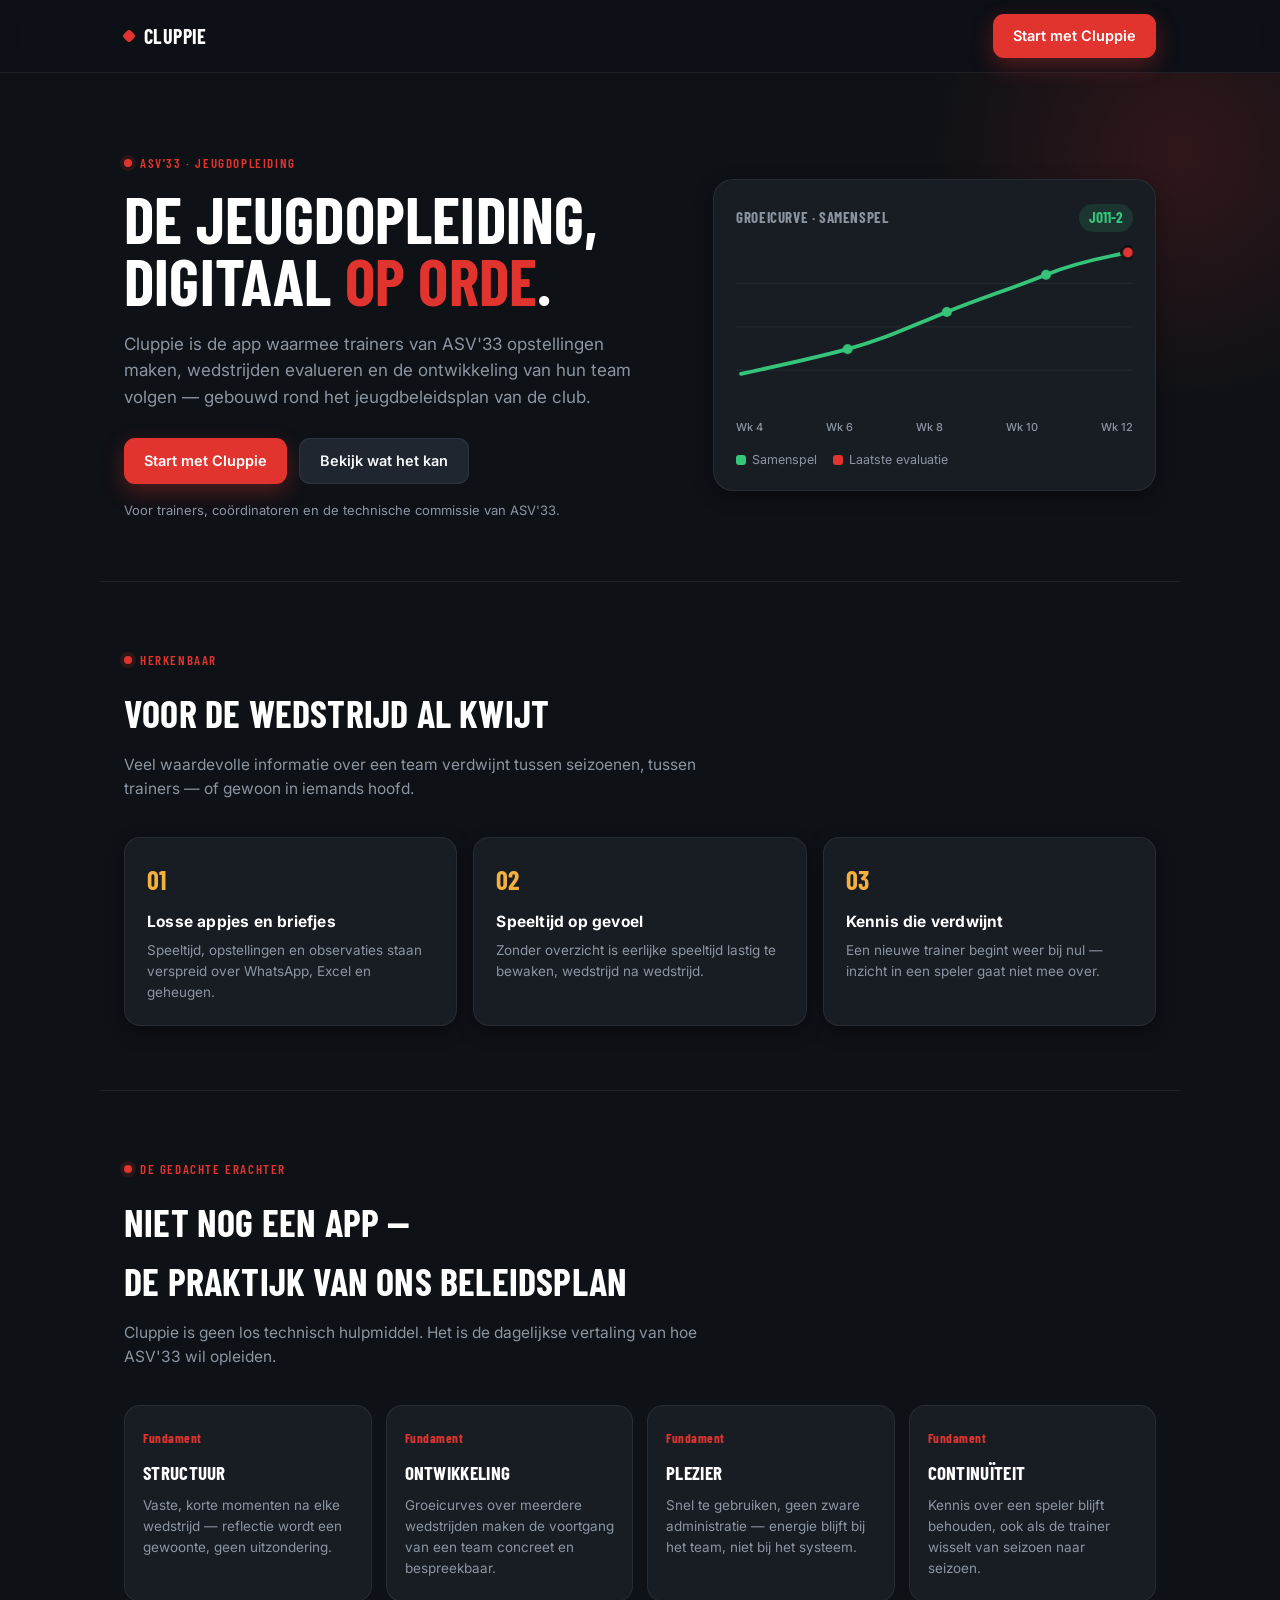
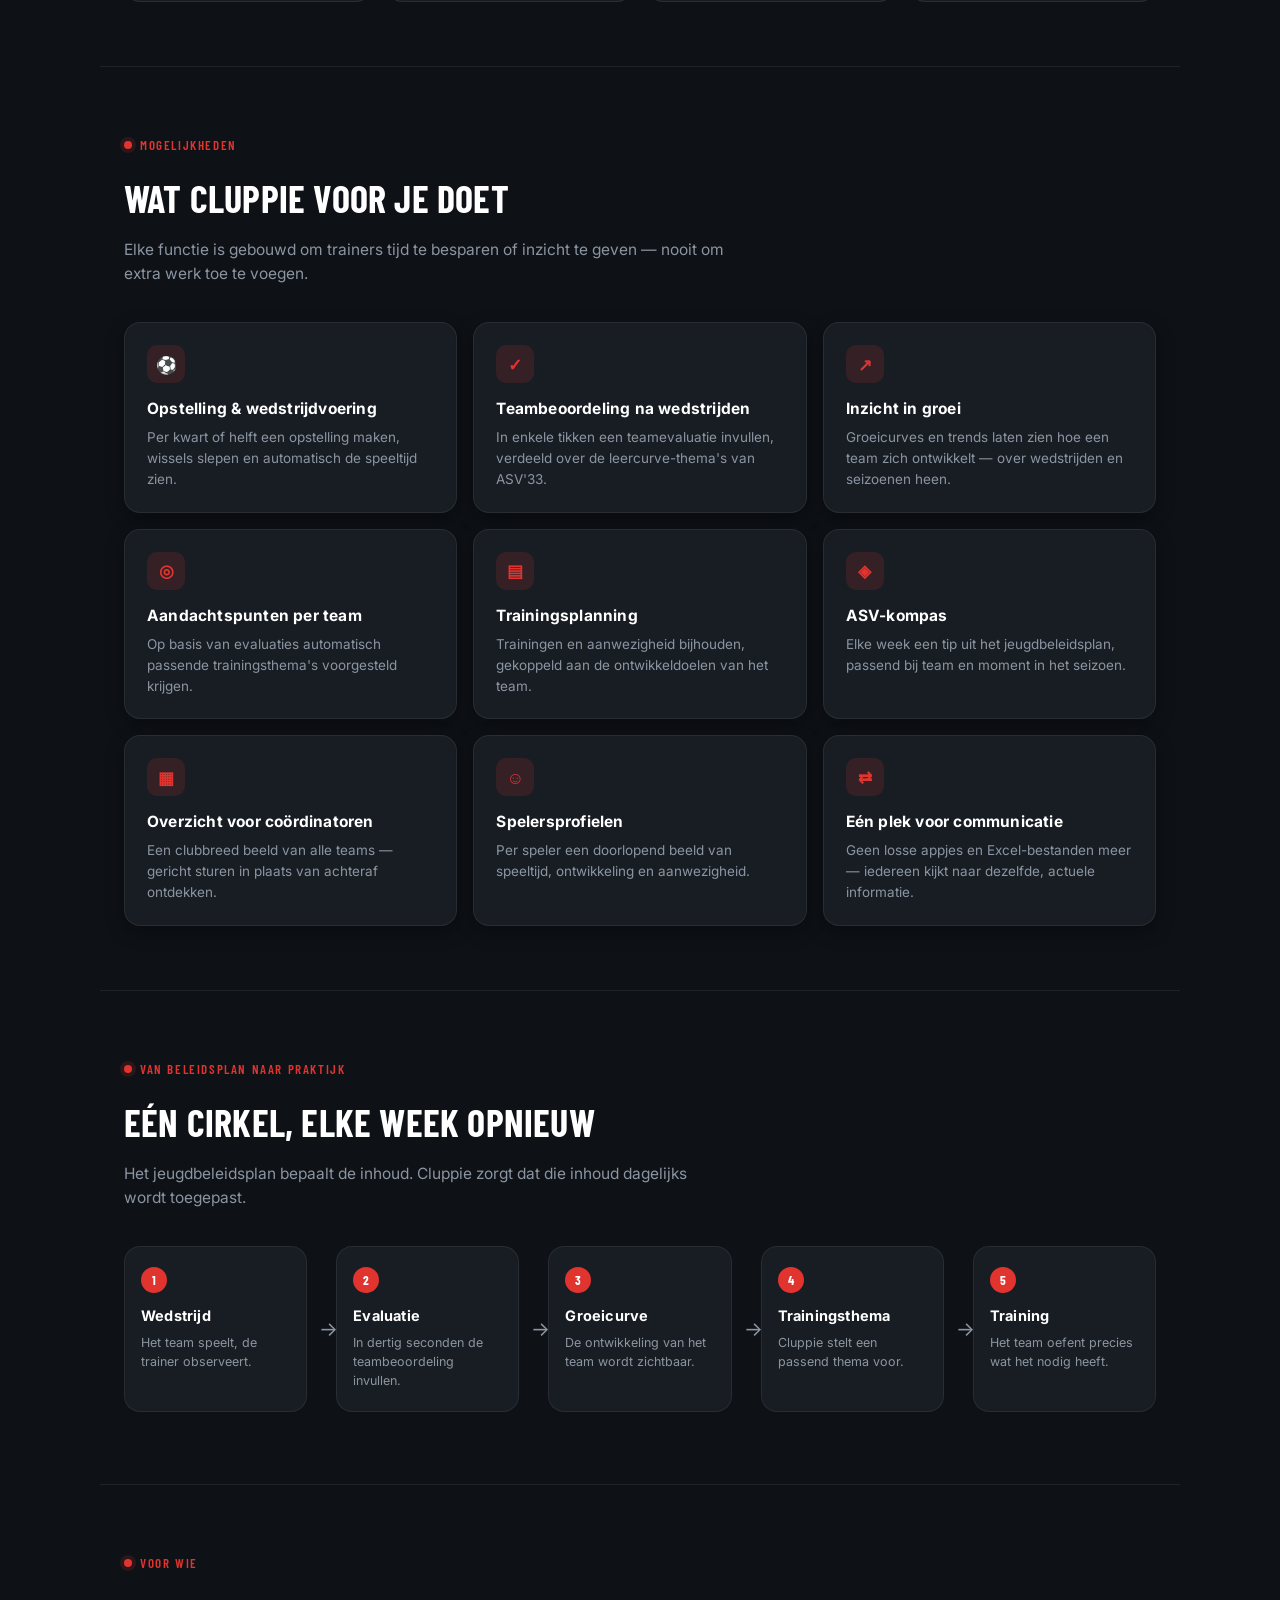
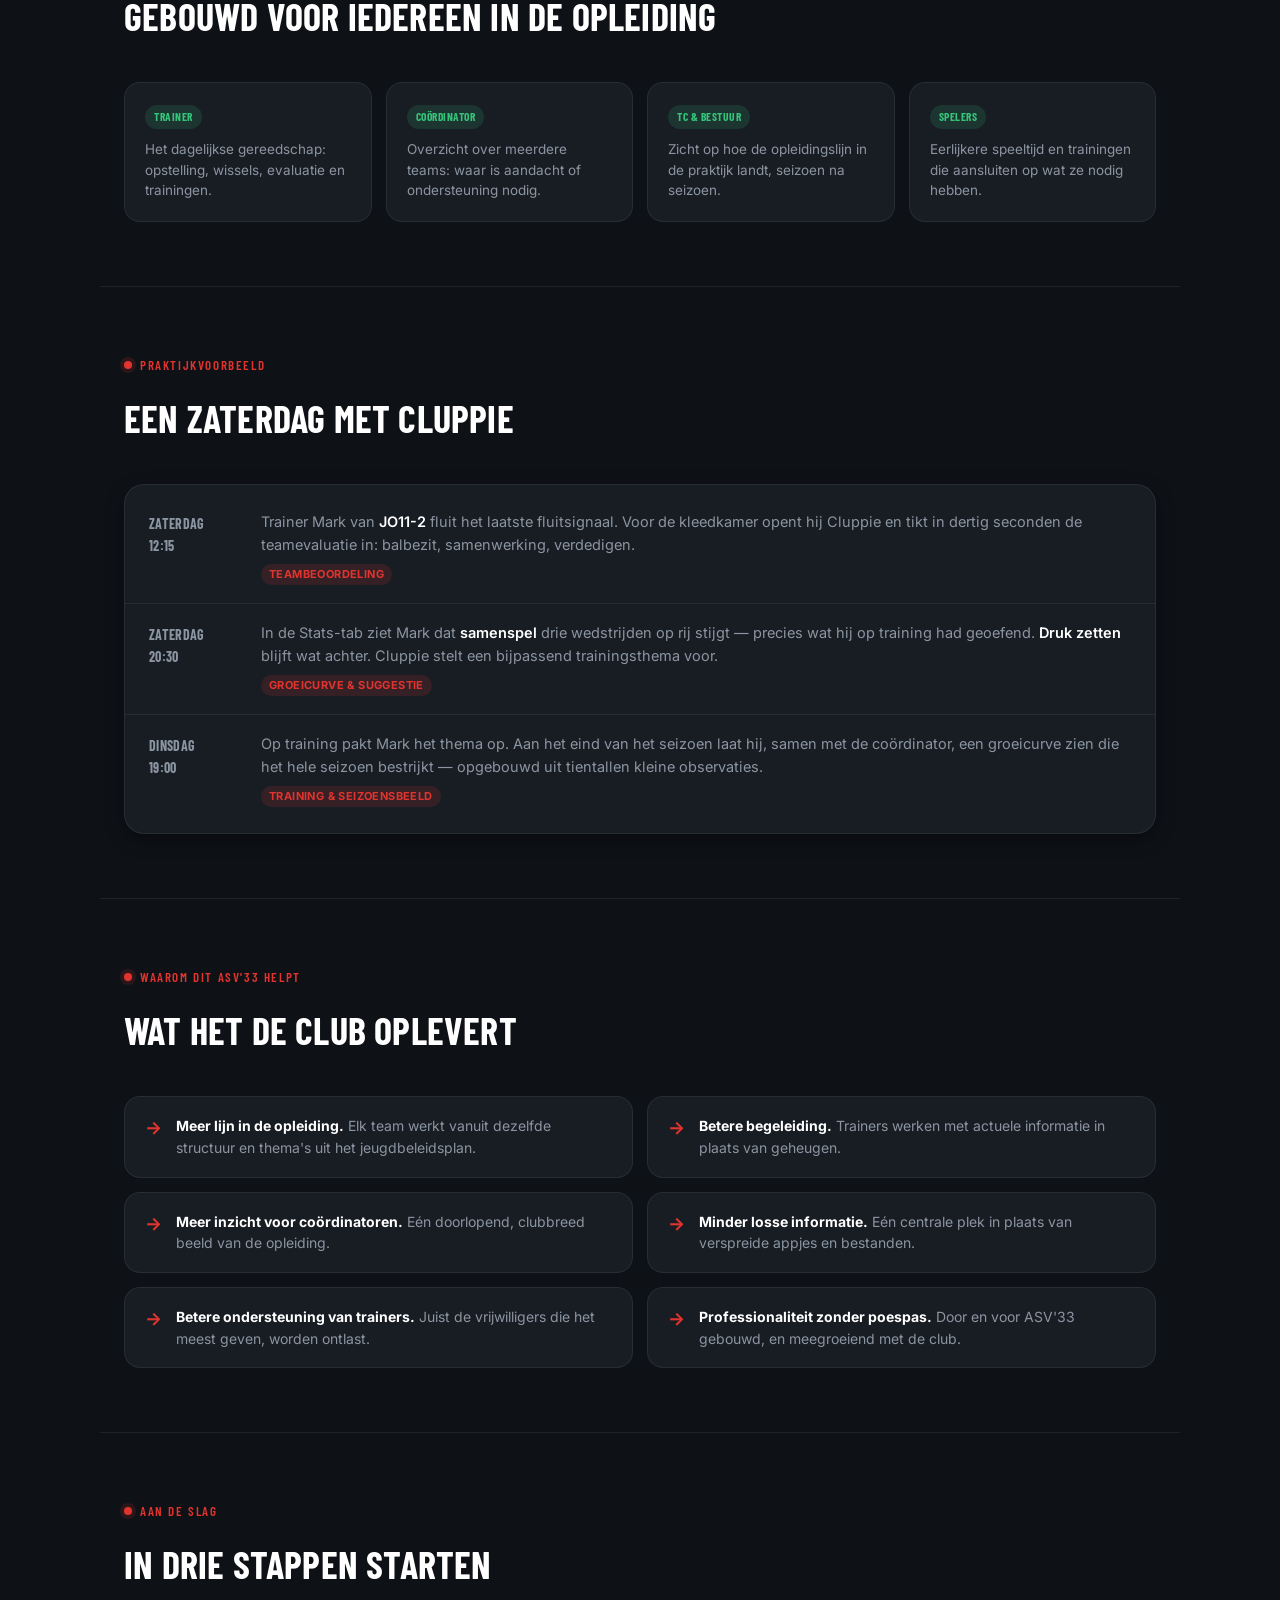
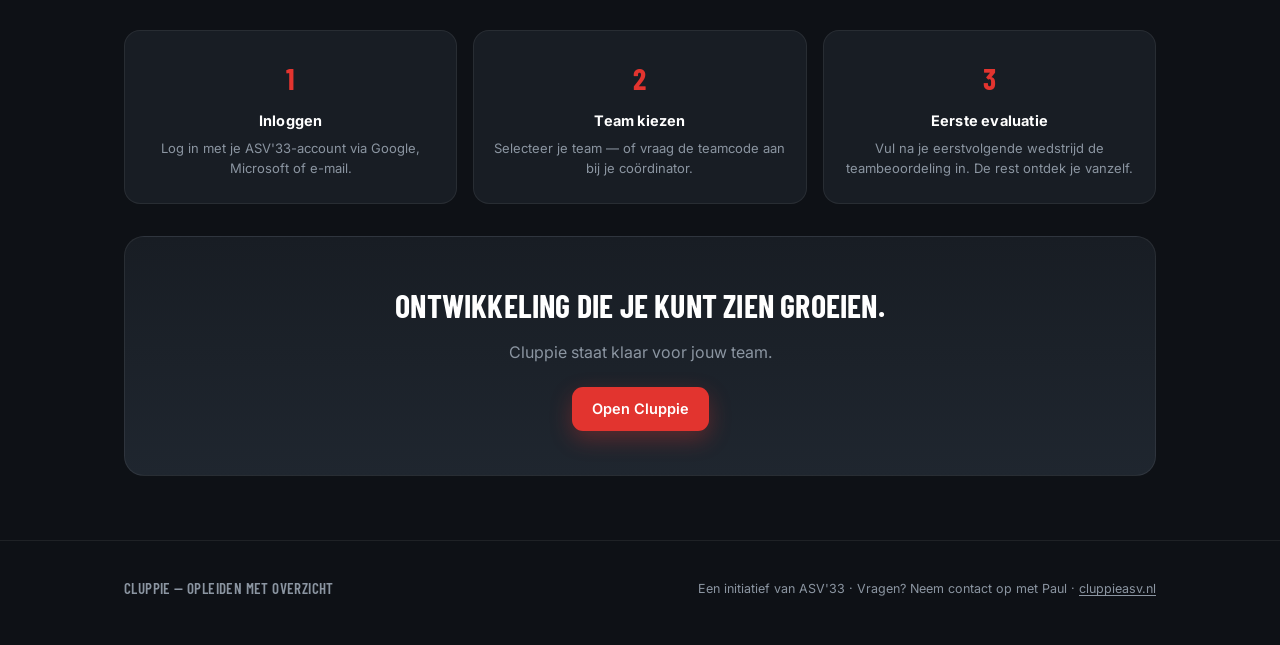
==== over.html @ c2a99ef5 "Add files via upload" ====
<!DOCTYPE html>
<html lang="nl">
<head>
<meta charset="UTF-8">
<meta name="viewport" content="width=device-width, initial-scale=1">
<meta name="theme-color" content="#0e1116">
<title>Cluppie — De jeugdopleiding van ASV'33, digitaal op orde</title>
<link rel="preconnect" href="https://fonts.googleapis.com">
<link rel="preconnect" href="https://fonts.gstatic.com" crossorigin>
<link href="https://fonts.googleapis.com/css2?family=Barlow+Condensed:wght@500;600;700&family=Inter:wght@400;500;600;700;800&display=swap" rel="stylesheet">
<style>
  :root{
    --bg:#0e1116;
    --surface:#181d24;
    --surface-2:#1f262f;
    --line-d:rgba(255,255,255,.07);
    --ink:#f5f6f8;
    --ink-2:#8b95a1;
    --accent:#e2342f;
    --accent-soft:rgba(226,52,47,.14);
    --ok:#35c47a;
    --ok-soft:rgba(53,196,122,.14);
    --warn:#f5b13d;
    --fluo:#ffffff;
    --radius:16px;
    --shadow:0 6px 18px rgba(0,0,0,.35);
    --maxw:1080px;
  }
  *{box-sizing:border-box;margin:0;padding:0}
  html{scroll-behavior:smooth}
  body{
    background:var(--bg);
    color:var(--ink);
    font-family:'Inter',system-ui,sans-serif;
    -webkit-font-smoothing:antialiased;
    line-height:1.55;
  }
  img{max-width:100%;display:block}
  .wrap{max-width:var(--maxw);margin:0 auto;padding:0 24px}
  h1,h2,h3{font-family:'Barlow Condensed',sans-serif;font-weight:700;letter-spacing:.2px;color:var(--fluo)}
  .eyebrow{
    display:inline-flex;align-items:center;gap:8px;
    font-family:'Barlow Condensed',sans-serif;font-weight:600;font-size:13px;
    text-transform:uppercase;letter-spacing:1.6px;color:var(--accent);
    margin-bottom:14px;
  }
  .eyebrow::before{content:'';width:8px;height:8px;border-radius:50%;background:var(--accent);box-shadow:0 0 0 4px var(--accent-soft)}
  p.lead{color:var(--ink-2);font-size:17px;max-width:640px}
  a{color:inherit}

  /* ---- Topbar ---- */
  .topbar{
    position:sticky;top:0;z-index:50;
    background:rgba(14,17,22,.82);backdrop-filter:blur(10px);
    border-bottom:1px solid var(--line-d);
  }
  .topbar .wrap{display:flex;align-items:center;justify-content:space-between;padding:14px 24px}
  .brand{display:flex;align-items:center;gap:10px;font-family:'Barlow Condensed';font-weight:700;font-size:20px;letter-spacing:.4px;text-transform:uppercase;color:var(--fluo)}
  .brand .dot{width:10px;height:10px;border-radius:3px;background:var(--accent);transform:rotate(45deg)}
  .btn{
    display:inline-flex;align-items:center;justify-content:center;gap:8px;
    border-radius:11px;padding:11px 20px;font-weight:600;font-size:14.5px;
    cursor:pointer;border:none;font-family:'Inter';transition:transform .15s ease, box-shadow .15s ease;
    text-decoration:none;white-space:nowrap;
  }
  .btn:active{transform:scale(.97)}
  .btn-primary{background:var(--accent);color:#fff;box-shadow:0 8px 22px rgba(226,52,47,.32)}
  .btn-primary:hover{box-shadow:0 10px 26px rgba(226,52,47,.42)}
  .btn-ghost{background:var(--surface-2);color:var(--ink);border:1px solid var(--line-d)}

  /* ---- Hero ---- */
  .hero{padding:76px 0 60px;position:relative;overflow:hidden}
  .hero::before{
    content:'';position:absolute;top:-180px;right:-160px;width:520px;height:520px;
    background:radial-gradient(circle, rgba(226,52,47,.16), transparent 70%);pointer-events:none;
  }
  .hero-grid{display:grid;grid-template-columns:1.1fr .9fr;gap:48px;align-items:center}
  .hero h1{font-size:clamp(42px,6vw,64px);line-height:.98;text-transform:uppercase;margin-bottom:18px}
  .hero h1 span{color:var(--accent)}
  .hero-cta{display:flex;gap:12px;margin-top:28px;flex-wrap:wrap}
  .hero-note{margin-top:16px;font-size:13px;color:var(--ink-2)}

  /* signature: groeicurve kaart */
  .groeikaart{
    background:var(--surface);border:1px solid var(--line-d);border-radius:20px;
    padding:24px 22px 20px;box-shadow:var(--shadow);
  }
  .groeikaart .gk-kop{display:flex;justify-content:space-between;align-items:baseline;margin-bottom:6px}
  .groeikaart .gk-titel{font-family:'Barlow Condensed';font-weight:700;font-size:15px;text-transform:uppercase;letter-spacing:.6px;color:var(--ink-2)}
  .groeikaart .gk-team{font-family:'Barlow Condensed';font-weight:700;font-size:15px;color:var(--ok);background:var(--ok-soft);padding:2px 10px;border-radius:99px}
  .groeikaart svg{width:100%;height:auto;display:block;margin-top:8px}
  .gk-labels{display:flex;justify-content:space-between;font-size:11px;color:var(--ink-2);margin-top:6px;font-weight:500}
  .gk-legend{display:flex;gap:16px;margin-top:14px;flex-wrap:wrap}
  .gk-legend span{display:flex;align-items:center;gap:6px;font-size:12.5px;color:var(--ink-2)}
  .gk-legend i{width:10px;height:10px;border-radius:3px;display:inline-block}

  .curve-path{stroke-dasharray:600;stroke-dashoffset:600;animation:draw 1.8s ease forwards .3s}
  .curve-dot{opacity:0;animation:fadein .5s ease forwards}
  @keyframes draw{to{stroke-dashoffset:0}}
  @keyframes fadein{to{opacity:1}}

  /* ---- Sectie generiek ---- */
  section{padding:64px 0}
  .sectie-kop{max-width:600px;margin-bottom:36px}
  .sectie-kop h2{font-size:clamp(28px,3.6vw,38px);text-transform:uppercase;margin-bottom:10px}
  .sectie-kop p{color:var(--ink-2);font-size:15.5px}
  .divider{height:1px;background:var(--line-d);border:none;max-width:var(--maxw);margin:0 auto}

  /* ---- Probleem ---- */
  .probleem-grid{display:grid;grid-template-columns:repeat(3,1fr);gap:16px}
  .probleem-kaart{
    background:var(--surface);border:1px solid var(--line-d);border-radius:var(--radius);
    padding:22px;box-shadow:var(--shadow);
  }
  .probleem-kaart .pk-icoon{font-family:'Barlow Condensed';font-weight:700;font-size:26px;color:var(--warn);margin-bottom:10px}
  .probleem-kaart h3{font-family:'Inter';font-size:15.5px;font-weight:700;color:var(--fluo);margin-bottom:6px;text-transform:none}
  .probleem-kaart p{font-size:13.5px;color:var(--ink-2)}

  /* ---- Pijlers ---- */
  .pijlers{display:grid;grid-template-columns:repeat(4,1fr);gap:14px}
  .pijler{
    background:var(--surface);border:1px solid var(--line-d);border-radius:var(--radius);
    padding:22px 18px;text-align:left;
  }
  .pijler .p-nr{font-family:'Barlow Condensed';font-weight:700;font-size:13px;color:var(--accent);letter-spacing:.5px;margin-bottom:10px}
  .pijler h3{font-family:'Barlow Condensed';font-size:19px;text-transform:uppercase;margin-bottom:8px;letter-spacing:.3px}
  .pijler p{font-size:13.5px;color:var(--ink-2)}

  /* ---- Functies ---- */
  .functies-grid{display:grid;grid-template-columns:repeat(3,1fr);gap:16px}
  .functie{
    background:var(--surface);border:1px solid var(--line-d);border-radius:var(--radius);
    padding:22px;box-shadow:var(--shadow);transition:border-color .15s ease;
  }
  .functie:hover{border-color:rgba(226,52,47,.4)}
  .functie .f-icoon{
    width:38px;height:38px;border-radius:10px;background:var(--accent-soft);color:var(--accent);
    display:flex;align-items:center;justify-content:center;font-family:'Barlow Condensed';font-weight:700;font-size:17px;
    margin-bottom:14px;
  }
  .functie h3{font-family:'Inter';font-size:15.5px;font-weight:700;color:var(--fluo);margin-bottom:6px;text-transform:none}
  .functie p{font-size:13.5px;color:var(--ink-2)}

  /* ---- Beleidsplan tijdlijn ---- */
  .tijdlijn{display:flex;gap:0;align-items:stretch;overflow-x:auto;padding-bottom:8px}
  .tl-stap{
    flex:1;min-width:150px;background:var(--surface);border:1px solid var(--line-d);
    border-radius:var(--radius);padding:20px 16px;position:relative;margin-right:14px;
  }
  .tl-stap:last-child{margin-right:0}
  .tl-stap .tl-nr{
    font-family:'Barlow Condensed';font-weight:700;font-size:13px;color:#fff;background:var(--accent);
    width:26px;height:26px;border-radius:50%;display:flex;align-items:center;justify-content:center;margin-bottom:12px;
  }
  .tl-stap h3{font-family:'Inter';font-size:14.5px;font-weight:700;color:var(--fluo);margin-bottom:5px;text-transform:none}
  .tl-stap p{font-size:12.5px;color:var(--ink-2)}
  .tl-pijl{align-self:center;color:var(--ink-2);font-size:20px;margin:0 -2px;flex:0 0 auto;display:flex;align-items:center}

  /* ---- Doelgroepen ---- */
  .doelgroep-grid{display:grid;grid-template-columns:repeat(4,1fr);gap:14px}
  .doelgroep{
    background:var(--surface);border:1px solid var(--line-d);border-radius:var(--radius);
    padding:20px;
  }
  .doelgroep .badge{
    display:inline-block;font-family:'Barlow Condensed';font-weight:700;font-size:11.5px;
    text-transform:uppercase;letter-spacing:.5px;color:var(--ok);background:var(--ok-soft);
    padding:3px 9px;border-radius:99px;margin-bottom:10px;
  }
  .doelgroep p{font-size:13.5px;color:var(--ink-2)}

  /* ---- Praktijkvoorbeeld: log-stijl ---- */
  .praktijk{
    background:var(--surface);border:1px solid var(--line-d);border-radius:20px;
    padding:8px 0;box-shadow:var(--shadow);
  }
  .log-item{
    display:flex;gap:16px;padding:18px 24px;border-bottom:1px solid var(--line-d);align-items:flex-start;
  }
  .log-item:last-child{border-bottom:none}
  .log-tijd{
    font-family:'Barlow Condensed';font-weight:700;font-size:14px;color:var(--ink-2);
    min-width:96px;padding-top:2px;text-transform:uppercase;letter-spacing:.3px;
  }
  .log-tekst p{font-size:14.5px;color:var(--ink-2)}
  .log-tekst b{color:var(--fluo);font-weight:600}
  .log-tekst .tag{
    display:inline-block;font-size:11px;font-weight:700;color:var(--accent);background:var(--accent-soft);
    padding:2px 8px;border-radius:99px;margin-top:8px;text-transform:uppercase;letter-spacing:.4px;
  }

  /* ---- Waarom ASV'33 ---- */
  .waarom-grid{display:grid;grid-template-columns:repeat(2,1fr);gap:14px}
  .waarom-item{
    display:flex;gap:14px;background:var(--surface);border:1px solid var(--line-d);
    border-radius:var(--radius);padding:18px 20px;align-items:flex-start;
  }
  .waarom-item .w-pijl{color:var(--accent);font-weight:700;font-size:18px;line-height:1.4}
  .waarom-item p{font-size:14px;color:var(--ink-2)}
  .waarom-item b{color:var(--fluo)}

  /* ---- Aan de slag ---- */
  .stappen{display:grid;grid-template-columns:repeat(3,1fr);gap:16px;margin-bottom:32px}
  .stap{
    background:var(--surface);border:1px solid var(--line-d);border-radius:var(--radius);
    padding:24px 20px;text-align:center;
  }
  .stap .s-cijfer{
    font-family:'Barlow Condensed';font-weight:700;font-size:30px;color:var(--accent);
    margin-bottom:8px;
  }
  .stap h3{font-family:'Inter';font-size:14.5px;font-weight:700;color:var(--fluo);margin-bottom:6px;text-transform:none}
  .stap p{font-size:13px;color:var(--ink-2)}
  .cta-blok{
    text-align:center;background:linear-gradient(180deg, var(--surface), var(--surface-2));
    border:1px solid var(--line-d);border-radius:20px;padding:44px 24px;
  }
  .cta-blok h2{font-size:clamp(24px,3.4vw,32px);text-transform:uppercase;margin-bottom:10px}
  .cta-blok p{color:var(--ink-2);margin-bottom:22px}

  /* ---- Footer ---- */
  footer{border-top:1px solid var(--line-d);padding:36px 0 44px}
  .footer-grid{display:flex;justify-content:space-between;align-items:center;flex-wrap:wrap;gap:16px}
  .footer-slogan{font-family:'Barlow Condensed';font-weight:600;font-size:15px;color:var(--ink-2);text-transform:uppercase;letter-spacing:.4px}
  .footer-meta{font-size:12.5px;color:var(--ink-2)}
  .footer-meta a{color:var(--ink-2);text-decoration:underline;text-underline-offset:2px}

  /* ---- Reveal on scroll ---- */
  .reveal{opacity:0;transform:translateY(14px);transition:opacity .6s ease, transform .6s ease}
  .reveal.in{opacity:1;transform:translateY(0)}

  /* ---- Responsive ---- */
  @media (max-width:900px){
    .hero-grid{grid-template-columns:1fr}
    .probleem-grid,.functies-grid,.doelgroep-grid,.waarom-grid,.stappen{grid-template-columns:repeat(2,1fr)}
    .pijlers{grid-template-columns:repeat(2,1fr)}
  }
  @media (max-width:600px){
    .wrap{padding:0 18px}
    .hero{padding:52px 0 40px}
    section{padding:48px 0}
    .probleem-grid,.functies-grid,.doelgroep-grid,.waarom-grid,.stappen,.pijlers{grid-template-columns:1fr}
    .topbar .btn-ghost{display:none}
    .tijdlijn{flex-direction:column}
    .tl-pijl{display:none}
    .tl-stap{margin-right:0;margin-bottom:12px}
  }
  @media (prefers-reduced-motion:reduce){
    html{scroll-behavior:auto}
    .curve-path,.curve-dot,.reveal{animation:none!important;transition:none!important;opacity:1!important;stroke-dashoffset:0!important;transform:none!important}
  }
  :focus-visible{outline:2px solid var(--accent);outline-offset:2px}
</style>
</head>
<body>

<div class="topbar">
  <div class="wrap">
    <div class="brand"><span class="dot"></span> Cluppie</div>
    <a href="#starten" class="btn btn-primary">Start met Cluppie</a>
  </div>
</div>

<header class="hero">
  <div class="wrap hero-grid">
    <div>
      <div class="eyebrow">ASV'33 · Jeugdopleiding</div>
      <h1>De jeugdopleiding,<br>digitaal <span>op orde</span>.</h1>
      <p class="lead">Cluppie is de app waarmee trainers van ASV'33 opstellingen maken, wedstrijden evalueren en de ontwikkeling van hun team volgen — gebouwd rond het jeugdbeleidsplan van de club.</p>
      <div class="hero-cta">
        <a href="#starten" class="btn btn-primary">Start met Cluppie</a>
        <a href="#functies" class="btn btn-ghost">Bekijk wat het kan</a>
      </div>
      <p class="hero-note">Voor trainers, coördinatoren en de technische commissie van ASV'33.</p>
    </div>

    <div class="groeikaart reveal">
      <div class="gk-kop">
        <span class="gk-titel">Groeicurve · Samenspel</span>
        <span class="gk-team">JO11-2</span>
      </div>
      <svg viewBox="0 0 320 140" fill="none">
        <line x1="0" y1="35" x2="320" y2="35" stroke="rgba(255,255,255,.05)" stroke-width="1"/>
        <line x1="0" y1="70" x2="320" y2="70" stroke="rgba(255,255,255,.05)" stroke-width="1"/>
        <line x1="0" y1="105" x2="320" y2="105" stroke="rgba(255,255,255,.05)" stroke-width="1"/>
        <path class="curve-path" d="M4 108 C 40 100, 60 96, 90 88 S 140 70, 170 58 S 220 40, 250 28 S 300 14, 316 10"
              stroke="#35c47a" stroke-width="3" stroke-linecap="round"/>
        <circle class="curve-dot" style="animation-delay:1.9s" cx="90" cy="88" r="4" fill="#35c47a"/>
        <circle class="curve-dot" style="animation-delay:2.1s" cx="170" cy="58" r="4" fill="#35c47a"/>
        <circle class="curve-dot" style="animation-delay:2.3s" cx="250" cy="28" r="4" fill="#35c47a"/>
        <circle class="curve-dot" style="animation-delay:2.5s" cx="316" cy="10" r="5" fill="#e2342f" stroke="#0e1116" stroke-width="2"/>
      </svg>
      <div class="gk-labels">
        <span>Wk 4</span><span>Wk 6</span><span>Wk 8</span><span>Wk 10</span><span>Wk 12</span>
      </div>
      <div class="gk-legend">
        <span><i style="background:#35c47a"></i>Samenspel</span>
        <span><i style="background:#e2342f"></i>Laatste evaluatie</span>
      </div>
    </div>
  </div>
</header>

<hr class="divider">

<section>
  <div class="wrap">
    <div class="sectie-kop reveal">
      <div class="eyebrow">Herkenbaar</div>
      <h2>Voor de wedstrijd al kwijt</h2>
      <p>Veel waardevolle informatie over een team verdwijnt tussen seizoenen, tussen trainers — of gewoon in iemands hoofd.</p>
    </div>
    <div class="probleem-grid">
      <div class="probleem-kaart reveal">
        <div class="pk-icoon">01</div>
        <h3>Losse appjes en briefjes</h3>
        <p>Speeltijd, opstellingen en observaties staan verspreid over WhatsApp, Excel en geheugen.</p>
      </div>
      <div class="probleem-kaart reveal">
        <div class="pk-icoon">02</div>
        <h3>Speeltijd op gevoel</h3>
        <p>Zonder overzicht is eerlijke speeltijd lastig te bewaken, wedstrijd na wedstrijd.</p>
      </div>
      <div class="probleem-kaart reveal">
        <div class="pk-icoon">03</div>
        <h3>Kennis die verdwijnt</h3>
        <p>Een nieuwe trainer begint weer bij nul — inzicht in een speler gaat niet mee over.</p>
      </div>
    </div>
  </div>
</section>

<hr class="divider">

<section>
  <div class="wrap">
    <div class="sectie-kop reveal">
      <div class="eyebrow">De gedachte erachter</div>
      <h2>Niet nog een app —<br>de praktijk van ons beleidsplan</h2>
      <p>Cluppie is geen los technisch hulpmiddel. Het is de dagelijkse vertaling van hoe ASV'33 wil opleiden.</p>
    </div>
    <div class="pijlers">
      <div class="pijler reveal">
        <div class="p-nr">Fundament</div>
        <h3>Structuur</h3>
        <p>Vaste, korte momenten na elke wedstrijd — reflectie wordt een gewoonte, geen uitzondering.</p>
      </div>
      <div class="pijler reveal">
        <div class="p-nr">Fundament</div>
        <h3>Ontwikkeling</h3>
        <p>Groeicurves over meerdere wedstrijden maken de voortgang van een team concreet en bespreekbaar.</p>
      </div>
      <div class="pijler reveal">
        <div class="p-nr">Fundament</div>
        <h3>Plezier</h3>
        <p>Snel te gebruiken, geen zware administratie — energie blijft bij het team, niet bij het systeem.</p>
      </div>
      <div class="pijler reveal">
        <div class="p-nr">Fundament</div>
        <h3>Continuïteit</h3>
        <p>Kennis over een speler blijft behouden, ook als de trainer wisselt van seizoen naar seizoen.</p>
      </div>
    </div>
  </div>
</section>

<hr class="divider">

<section id="functies">
  <div class="wrap">
    <div class="sectie-kop reveal">
      <div class="eyebrow">Mogelijkheden</div>
      <h2>Wat Cluppie voor je doet</h2>
      <p>Elke functie is gebouwd om trainers tijd te besparen of inzicht te geven — nooit om extra werk toe te voegen.</p>
    </div>
    <div class="functies-grid">
      <div class="functie reveal">
        <div class="f-icoon">⚽</div>
        <h3>Opstelling &amp; wedstrijdvoering</h3>
        <p>Per kwart of helft een opstelling maken, wissels slepen en automatisch de speeltijd zien.</p>
      </div>
      <div class="functie reveal">
        <div class="f-icoon">✓</div>
        <h3>Teambeoordeling na wedstrijden</h3>
        <p>In enkele tikken een teamevaluatie invullen, verdeeld over de leercurve-thema's van ASV'33.</p>
      </div>
      <div class="functie reveal">
        <div class="f-icoon">↗</div>
        <h3>Inzicht in groei</h3>
        <p>Groeicurves en trends laten zien hoe een team zich ontwikkelt — over wedstrijden en seizoenen heen.</p>
      </div>
      <div class="functie reveal">
        <div class="f-icoon">◎</div>
        <h3>Aandachtspunten per team</h3>
        <p>Op basis van evaluaties automatisch passende trainingsthema's voorgesteld krijgen.</p>
      </div>
      <div class="functie reveal">
        <div class="f-icoon">▤</div>
        <h3>Trainingsplanning</h3>
        <p>Trainingen en aanwezigheid bijhouden, gekoppeld aan de ontwikkeldoelen van het team.</p>
      </div>
      <div class="functie reveal">
        <div class="f-icoon">◈</div>
        <h3>ASV-kompas</h3>
        <p>Elke week een tip uit het jeugdbeleidsplan, passend bij team en moment in het seizoen.</p>
      </div>
      <div class="functie reveal">
        <div class="f-icoon">▦</div>
        <h3>Overzicht voor coördinatoren</h3>
        <p>Een clubbreed beeld van alle teams — gericht sturen in plaats van achteraf ontdekken.</p>
      </div>
      <div class="functie reveal">
        <div class="f-icoon">☺</div>
        <h3>Spelersprofielen</h3>
        <p>Per speler een doorlopend beeld van speeltijd, ontwikkeling en aanwezigheid.</p>
      </div>
      <div class="functie reveal">
        <div class="f-icoon">⇄</div>
        <h3>Eén plek voor communicatie</h3>
        <p>Geen losse appjes en Excel-bestanden meer — iedereen kijkt naar dezelfde, actuele informatie.</p>
      </div>
    </div>
  </div>
</section>

<hr class="divider">

<section>
  <div class="wrap">
    <div class="sectie-kop reveal">
      <div class="eyebrow">Van beleidsplan naar praktijk</div>
      <h2>Eén cirkel, elke week opnieuw</h2>
      <p>Het jeugdbeleidsplan bepaalt de inhoud. Cluppie zorgt dat die inhoud dagelijks wordt toegepast.</p>
    </div>
    <div class="tijdlijn">
      <div class="tl-stap reveal"><div class="tl-nr">1</div><h3>Wedstrijd</h3><p>Het team speelt, de trainer observeert.</p></div>
      <div class="tl-pijl">→</div>
      <div class="tl-stap reveal"><div class="tl-nr">2</div><h3>Evaluatie</h3><p>In dertig seconden de teambeoordeling invullen.</p></div>
      <div class="tl-pijl">→</div>
      <div class="tl-stap reveal"><div class="tl-nr">3</div><h3>Groeicurve</h3><p>De ontwikkeling van het team wordt zichtbaar.</p></div>
      <div class="tl-pijl">→</div>
      <div class="tl-stap reveal"><div class="tl-nr">4</div><h3>Trainingsthema</h3><p>Cluppie stelt een passend thema voor.</p></div>
      <div class="tl-pijl">→</div>
      <div class="tl-stap reveal"><div class="tl-nr">5</div><h3>Training</h3><p>Het team oefent precies wat het nodig heeft.</p></div>
    </div>
  </div>
</section>

<hr class="divider">

<section>
  <div class="wrap">
    <div class="sectie-kop reveal">
      <div class="eyebrow">Voor wie</div>
      <h2>Gebouwd voor iedereen in de opleiding</h2>
    </div>
    <div class="doelgroep-grid">
      <div class="doelgroep reveal">
        <span class="badge">Trainer</span>
        <p>Het dagelijkse gereedschap: opstelling, wissels, evaluatie en trainingen.</p>
      </div>
      <div class="doelgroep reveal">
        <span class="badge">Coördinator</span>
        <p>Overzicht over meerdere teams: waar is aandacht of ondersteuning nodig.</p>
      </div>
      <div class="doelgroep reveal">
        <span class="badge">TC &amp; bestuur</span>
        <p>Zicht op hoe de opleidingslijn in de praktijk landt, seizoen na seizoen.</p>
      </div>
      <div class="doelgroep reveal">
        <span class="badge">Spelers</span>
        <p>Eerlijkere speeltijd en trainingen die aansluiten op wat ze nodig hebben.</p>
      </div>
    </div>
  </div>
</section>

<hr class="divider">

<section>
  <div class="wrap">
    <div class="sectie-kop reveal">
      <div class="eyebrow">Praktijkvoorbeeld</div>
      <h2>Een zaterdag met Cluppie</h2>
    </div>
    <div class="praktijk reveal">
      <div class="log-item">
        <div class="log-tijd">Zaterdag<br>12:15</div>
        <div class="log-tekst">
          <p>Trainer Mark van <b>JO11-2</b> fluit het laatste fluitsignaal. Voor de kleedkamer opent hij Cluppie en tikt in dertig seconden de teamevaluatie in: balbezit, samenwerking, verdedigen.</p>
          <span class="tag">Teambeoordeling</span>
        </div>
      </div>
      <div class="log-item">
        <div class="log-tijd">Zaterdag<br>20:30</div>
        <div class="log-tekst">
          <p>In de Stats-tab ziet Mark dat <b>samenspel</b> drie wedstrijden op rij stijgt — precies wat hij op training had geoefend. <b>Druk zetten</b> blijft wat achter. Cluppie stelt een bijpassend trainingsthema voor.</p>
          <span class="tag">Groeicurve &amp; suggestie</span>
        </div>
      </div>
      <div class="log-item">
        <div class="log-tijd">Dinsdag<br>19:00</div>
        <div class="log-tekst">
          <p>Op training pakt Mark het thema op. Aan het eind van het seizoen laat hij, samen met de coördinator, een groeicurve zien die het hele seizoen bestrijkt — opgebouwd uit tientallen kleine observaties.</p>
          <span class="tag">Training &amp; seizoensbeeld</span>
        </div>
      </div>
    </div>
  </div>
</section>

<hr class="divider">

<section>
  <div class="wrap">
    <div class="sectie-kop reveal">
      <div class="eyebrow">Waarom dit ASV'33 helpt</div>
      <h2>Wat het de club oplevert</h2>
    </div>
    <div class="waarom-grid">
      <div class="waarom-item reveal"><span class="w-pijl">→</span><p><b>Meer lijn in de opleiding.</b> Elk team werkt vanuit dezelfde structuur en thema's uit het jeugdbeleidsplan.</p></div>
      <div class="waarom-item reveal"><span class="w-pijl">→</span><p><b>Betere begeleiding.</b> Trainers werken met actuele informatie in plaats van geheugen.</p></div>
      <div class="waarom-item reveal"><span class="w-pijl">→</span><p><b>Meer inzicht voor coördinatoren.</b> Eén doorlopend, clubbreed beeld van de opleiding.</p></div>
      <div class="waarom-item reveal"><span class="w-pijl">→</span><p><b>Minder losse informatie.</b> Eén centrale plek in plaats van verspreide appjes en bestanden.</p></div>
      <div class="waarom-item reveal"><span class="w-pijl">→</span><p><b>Betere ondersteuning van trainers.</b> Juist de vrijwilligers die het meest geven, worden ontlast.</p></div>
      <div class="waarom-item reveal"><span class="w-pijl">→</span><p><b>Professionaliteit zonder poespas.</b> Door en voor ASV'33 gebouwd, en meegroeiend met de club.</p></div>
    </div>
  </div>
</section>

<hr class="divider">

<section id="starten">
  <div class="wrap">
    <div class="sectie-kop reveal">
      <div class="eyebrow">Aan de slag</div>
      <h2>In drie stappen starten</h2>
    </div>
    <div class="stappen">
      <div class="stap reveal">
        <div class="s-cijfer">1</div>
        <h3>Inloggen</h3>
        <p>Log in met je ASV'33-account via Google, Microsoft of e-mail.</p>
      </div>
      <div class="stap reveal">
        <div class="s-cijfer">2</div>
        <h3>Team kiezen</h3>
        <p>Selecteer je team — of vraag de teamcode aan bij je coördinator.</p>
      </div>
      <div class="stap reveal">
        <div class="s-cijfer">3</div>
        <h3>Eerste evaluatie</h3>
        <p>Vul na je eerstvolgende wedstrijd de teambeoordeling in. De rest ontdek je vanzelf.</p>
      </div>
    </div>
    <div class="cta-blok reveal">
      <h2>Ontwikkeling die je kunt zien groeien.</h2>
      <p>Cluppie staat klaar voor jouw team.</p>
      <a href="https://cluppieasv.nl" class="btn btn-primary">Open Cluppie</a>
    </div>
  </div>
</section>

<footer>
  <div class="wrap footer-grid">
    <div class="footer-slogan">Cluppie — Opleiden met overzicht</div>
    <div class="footer-meta">Een initiatief van ASV'33 · Vragen? Neem contact op met Paul · <a href="https://cluppieasv.nl">cluppieasv.nl</a></div>
  </div>
</footer>

<script>
  const io = new IntersectionObserver((entries)=>{
    entries.forEach(e=>{ if(e.isIntersecting){ e.target.classList.add('in'); io.unobserve(e.target); } });
  }, {threshold:.12});
  document.querySelectorAll('.reveal').forEach(el=>io.observe(el));
</script>

</body>
</html>
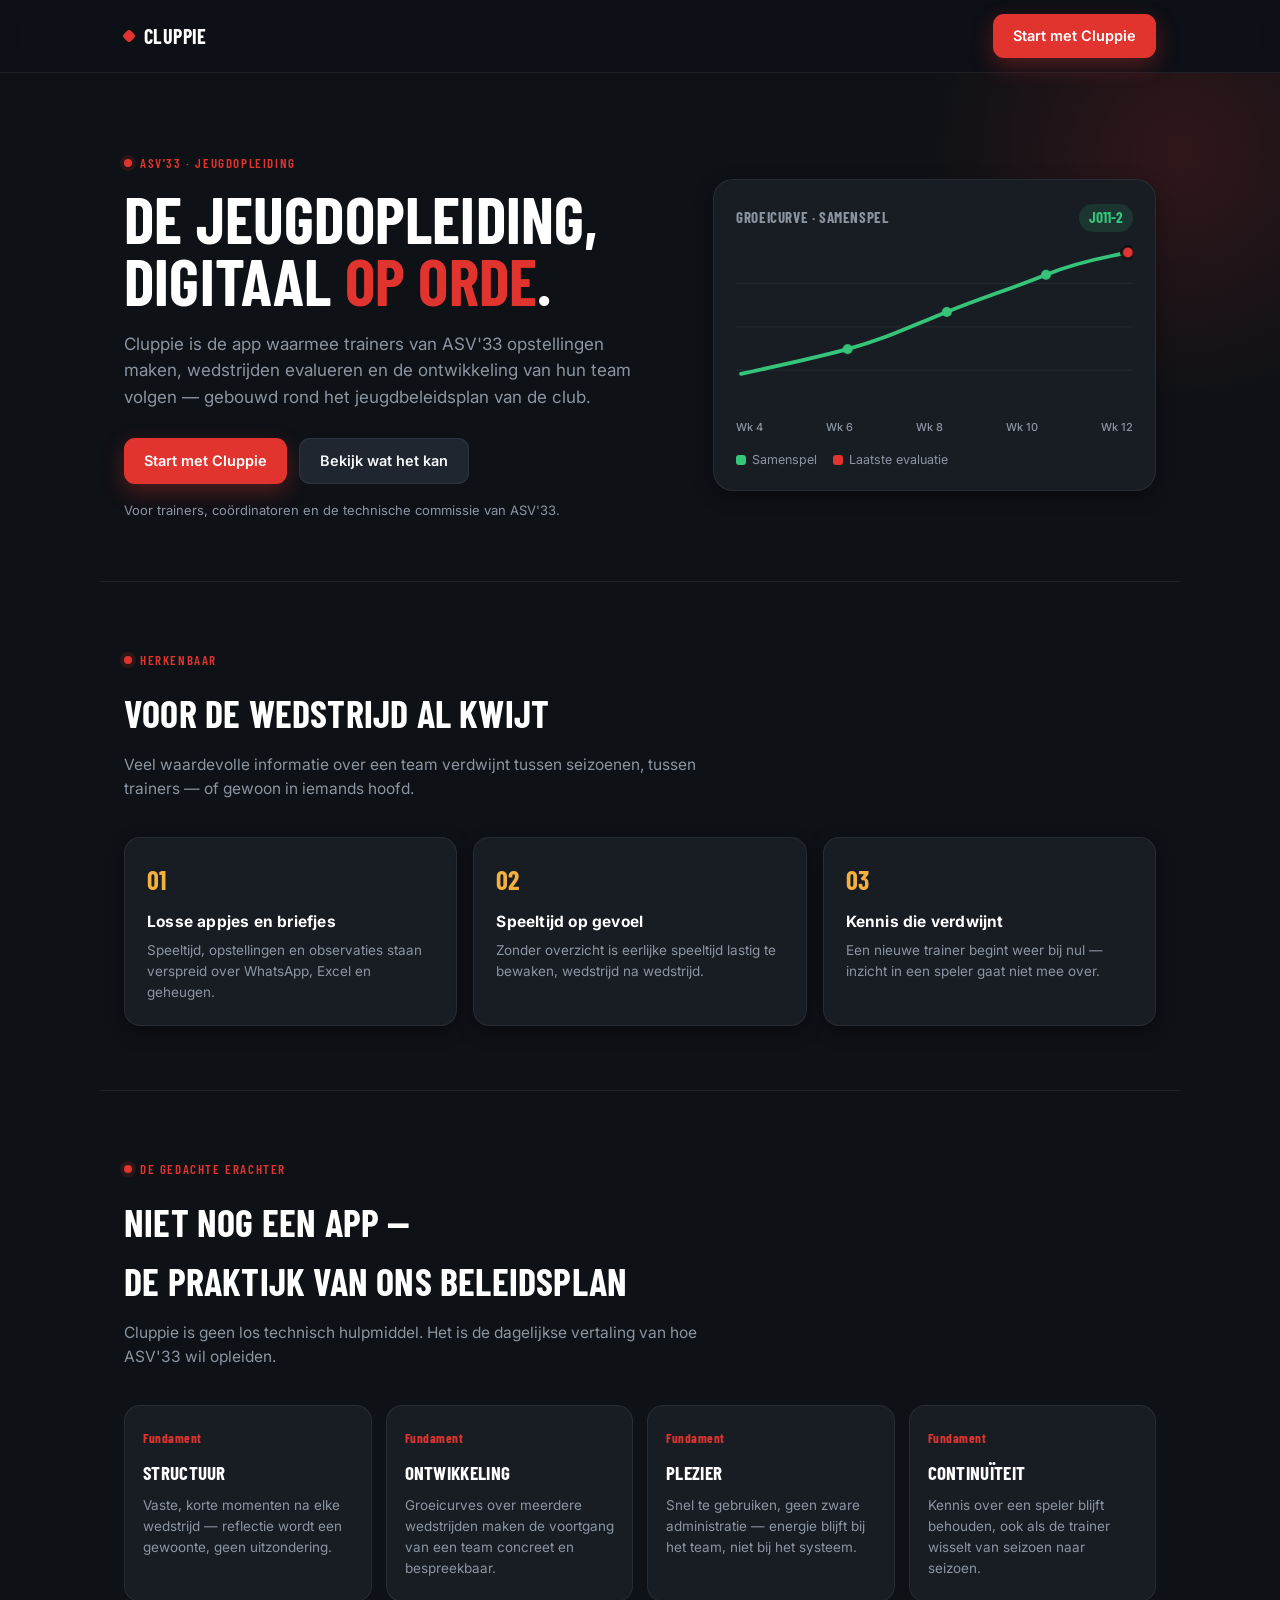
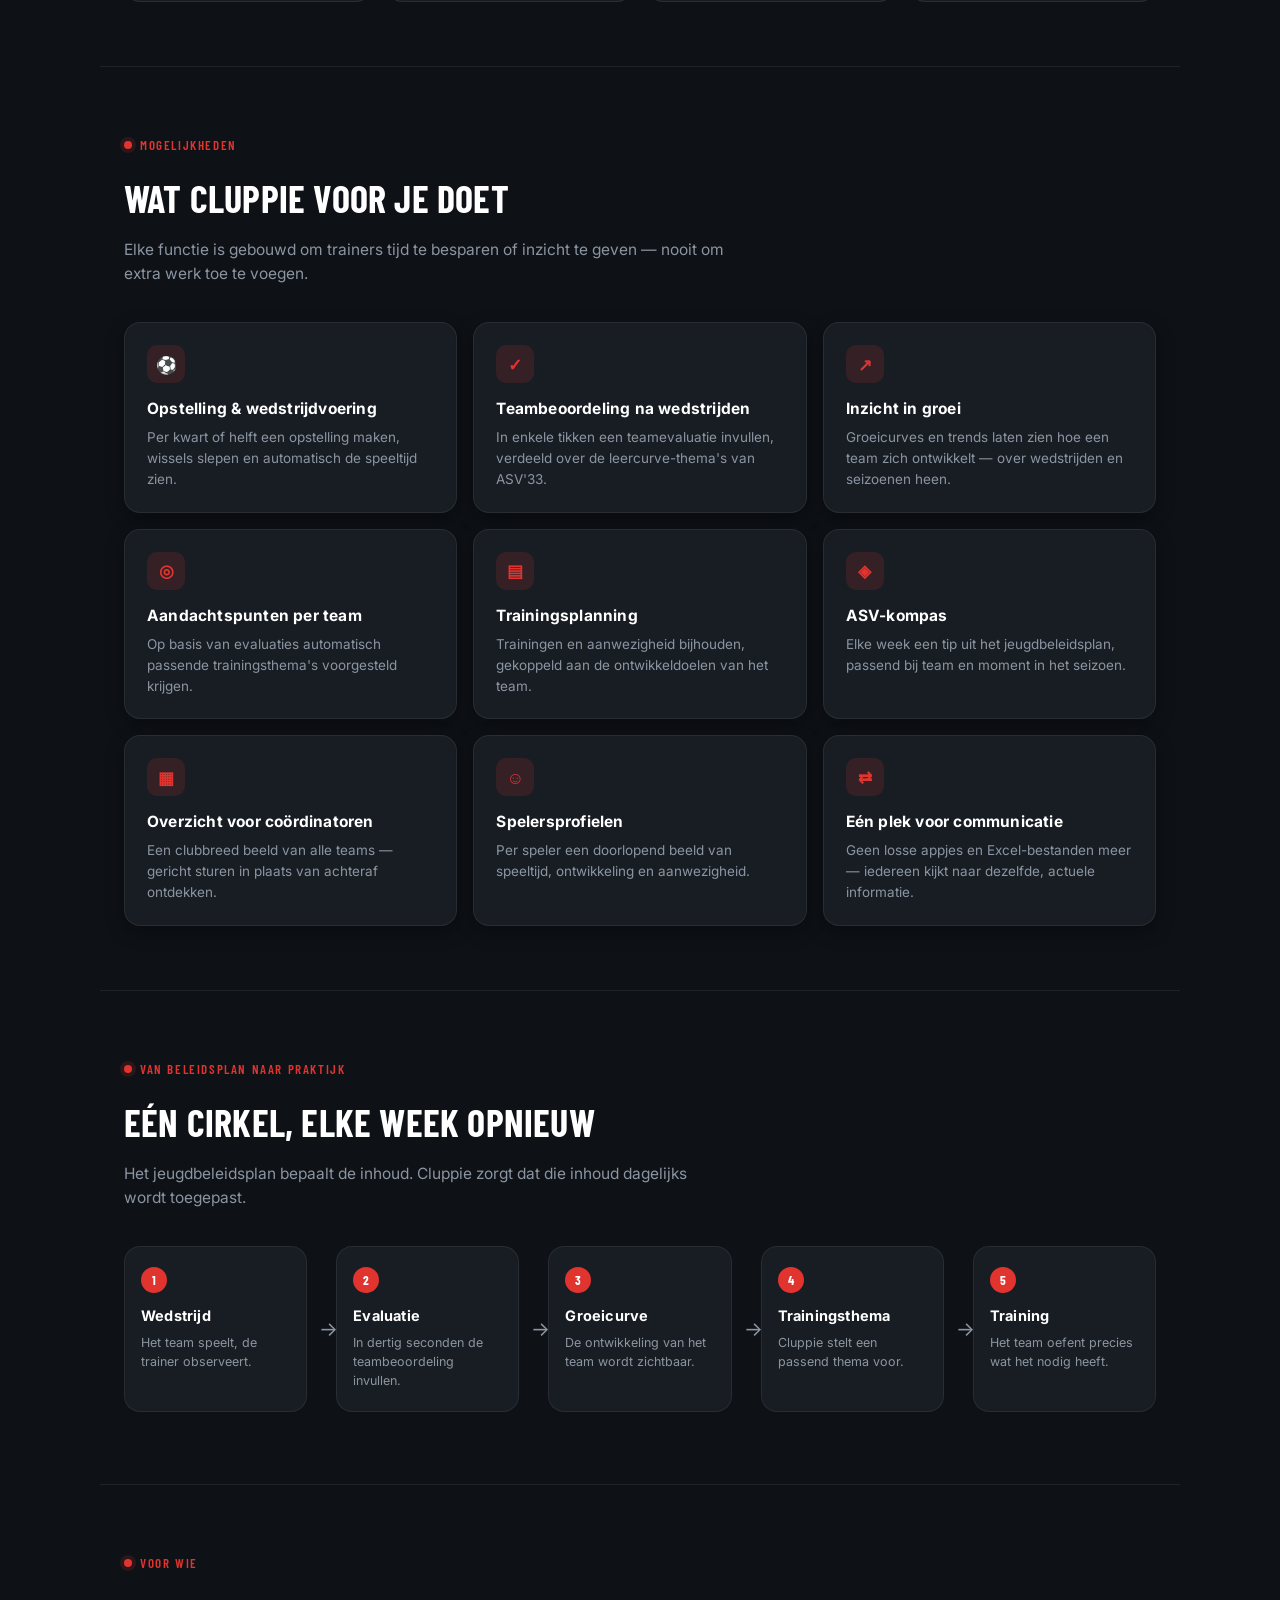
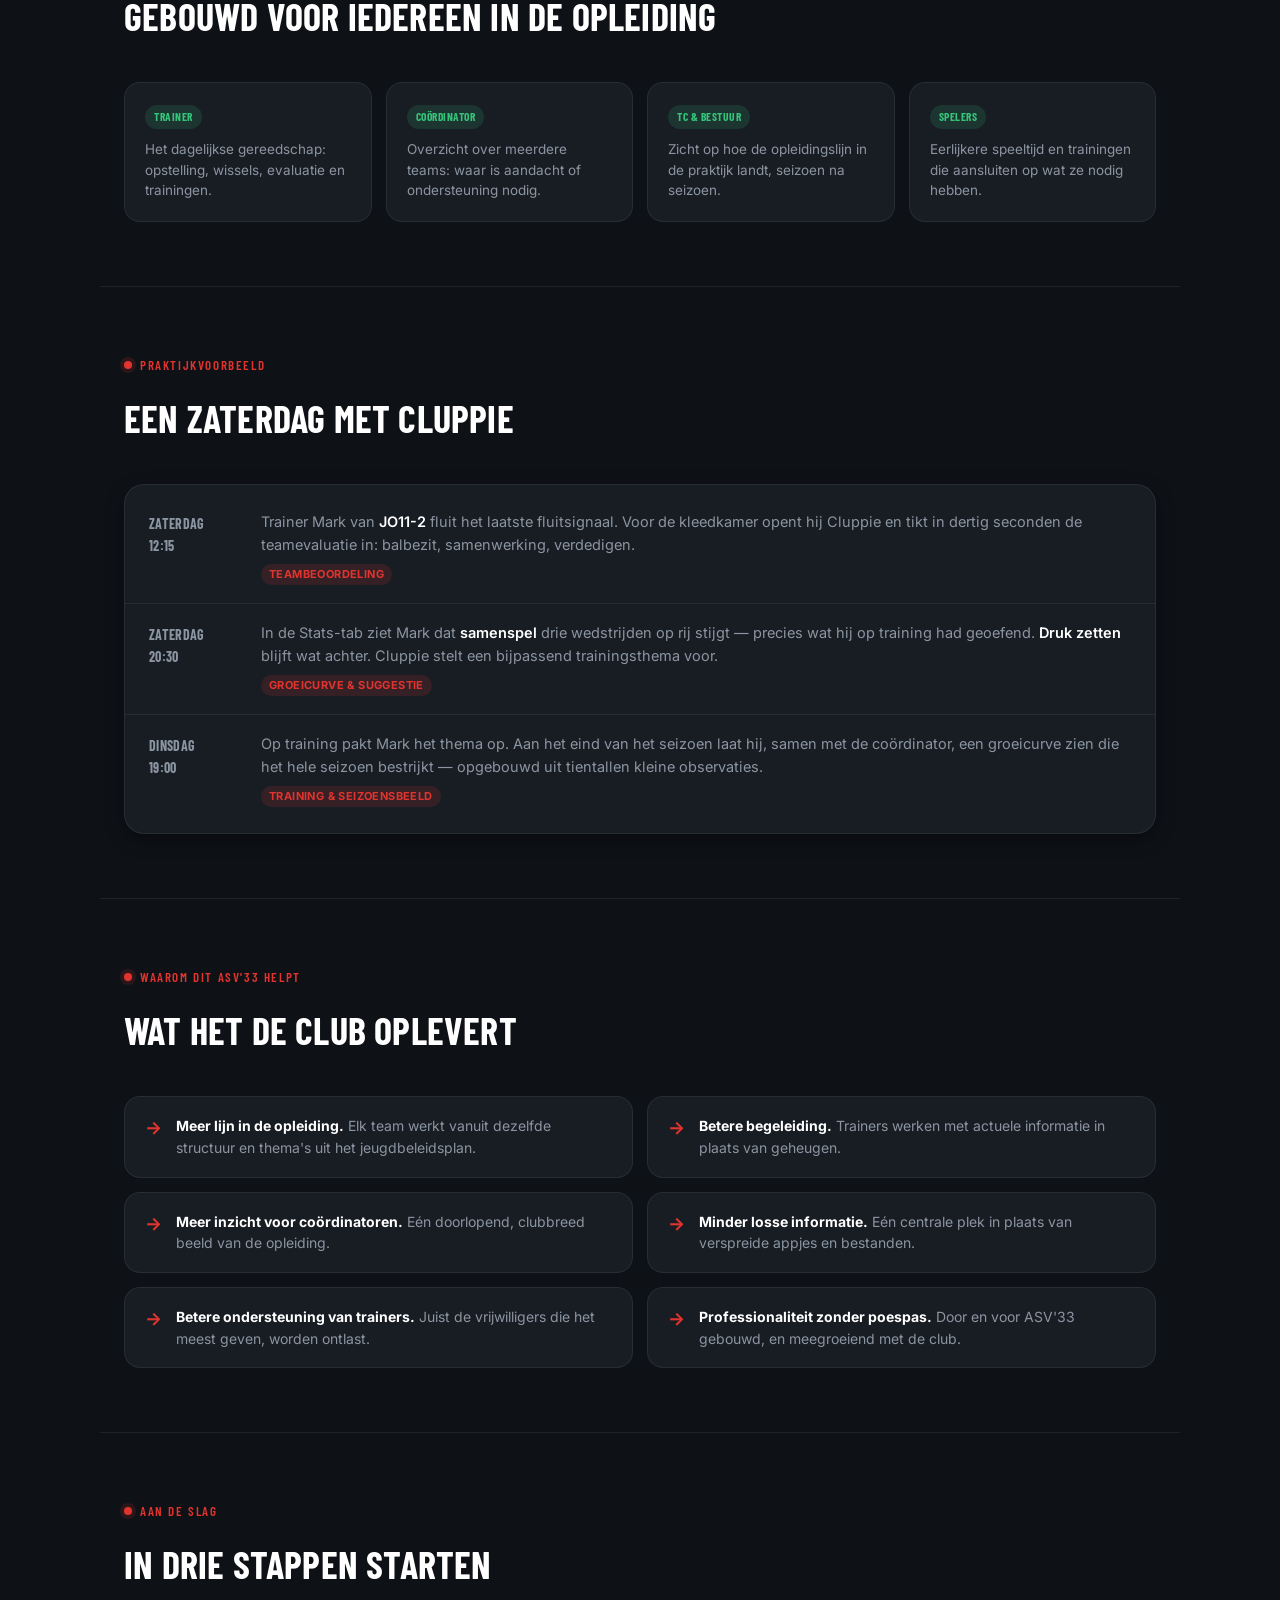
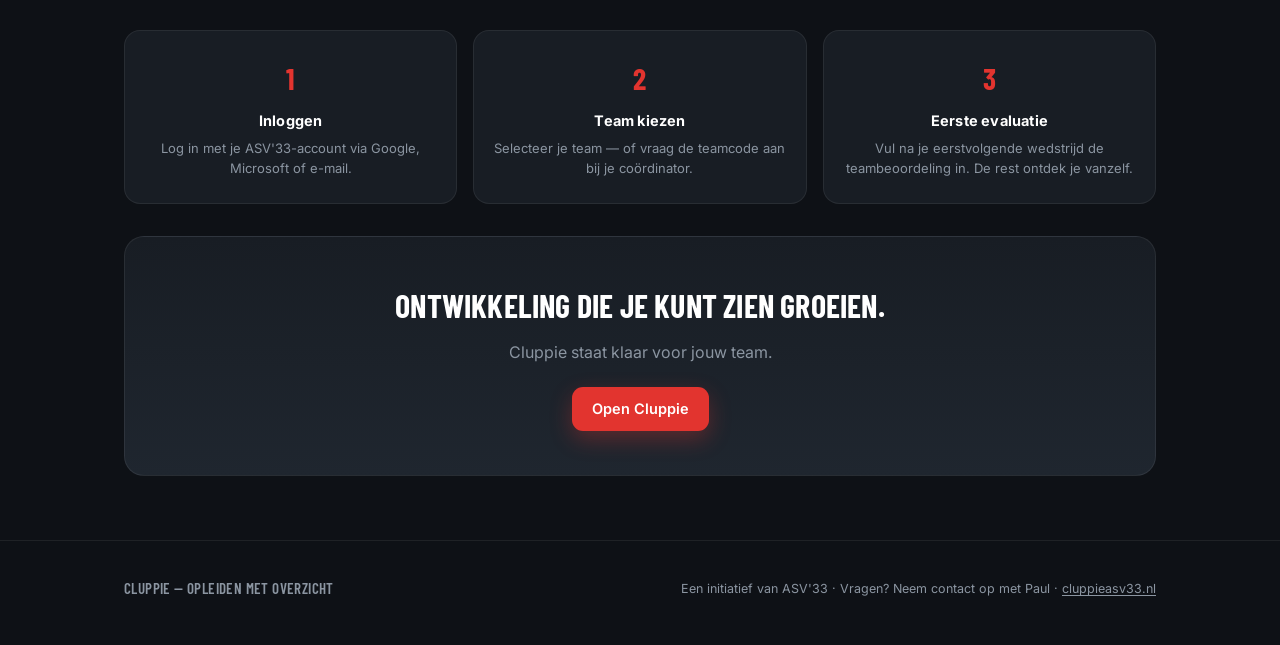
==== commit c4b07bf1: "Update links to Cluppie website in over.html" ====
--- a/over.html
+++ b/over.html
@@ -556,7 +556,7 @@
     <div class="cta-blok reveal">
       <h2>Ontwikkeling die je kunt zien groeien.</h2>
       <p>Cluppie staat klaar voor jouw team.</p>
-      <a href="https://cluppieasv.nl" class="btn btn-primary">Open Cluppie</a>
+      <a href="https://cluppieasv33.nl" class="btn btn-primary">Open Cluppie</a>
     </div>
   </div>
 </section>
@@ -564,7 +564,7 @@
 <footer>
   <div class="wrap footer-grid">
     <div class="footer-slogan">Cluppie — Opleiden met overzicht</div>
-    <div class="footer-meta">Een initiatief van ASV'33 · Vragen? Neem contact op met Paul · <a href="https://cluppieasv.nl">cluppieasv.nl</a></div>
+    <div class="footer-meta">Een initiatief van ASV'33 · Vragen? Neem contact op met Paul · <a href="https://cluppieasv33.nl">cluppieasv33.nl</a></div>
   </div>
 </footer>
 
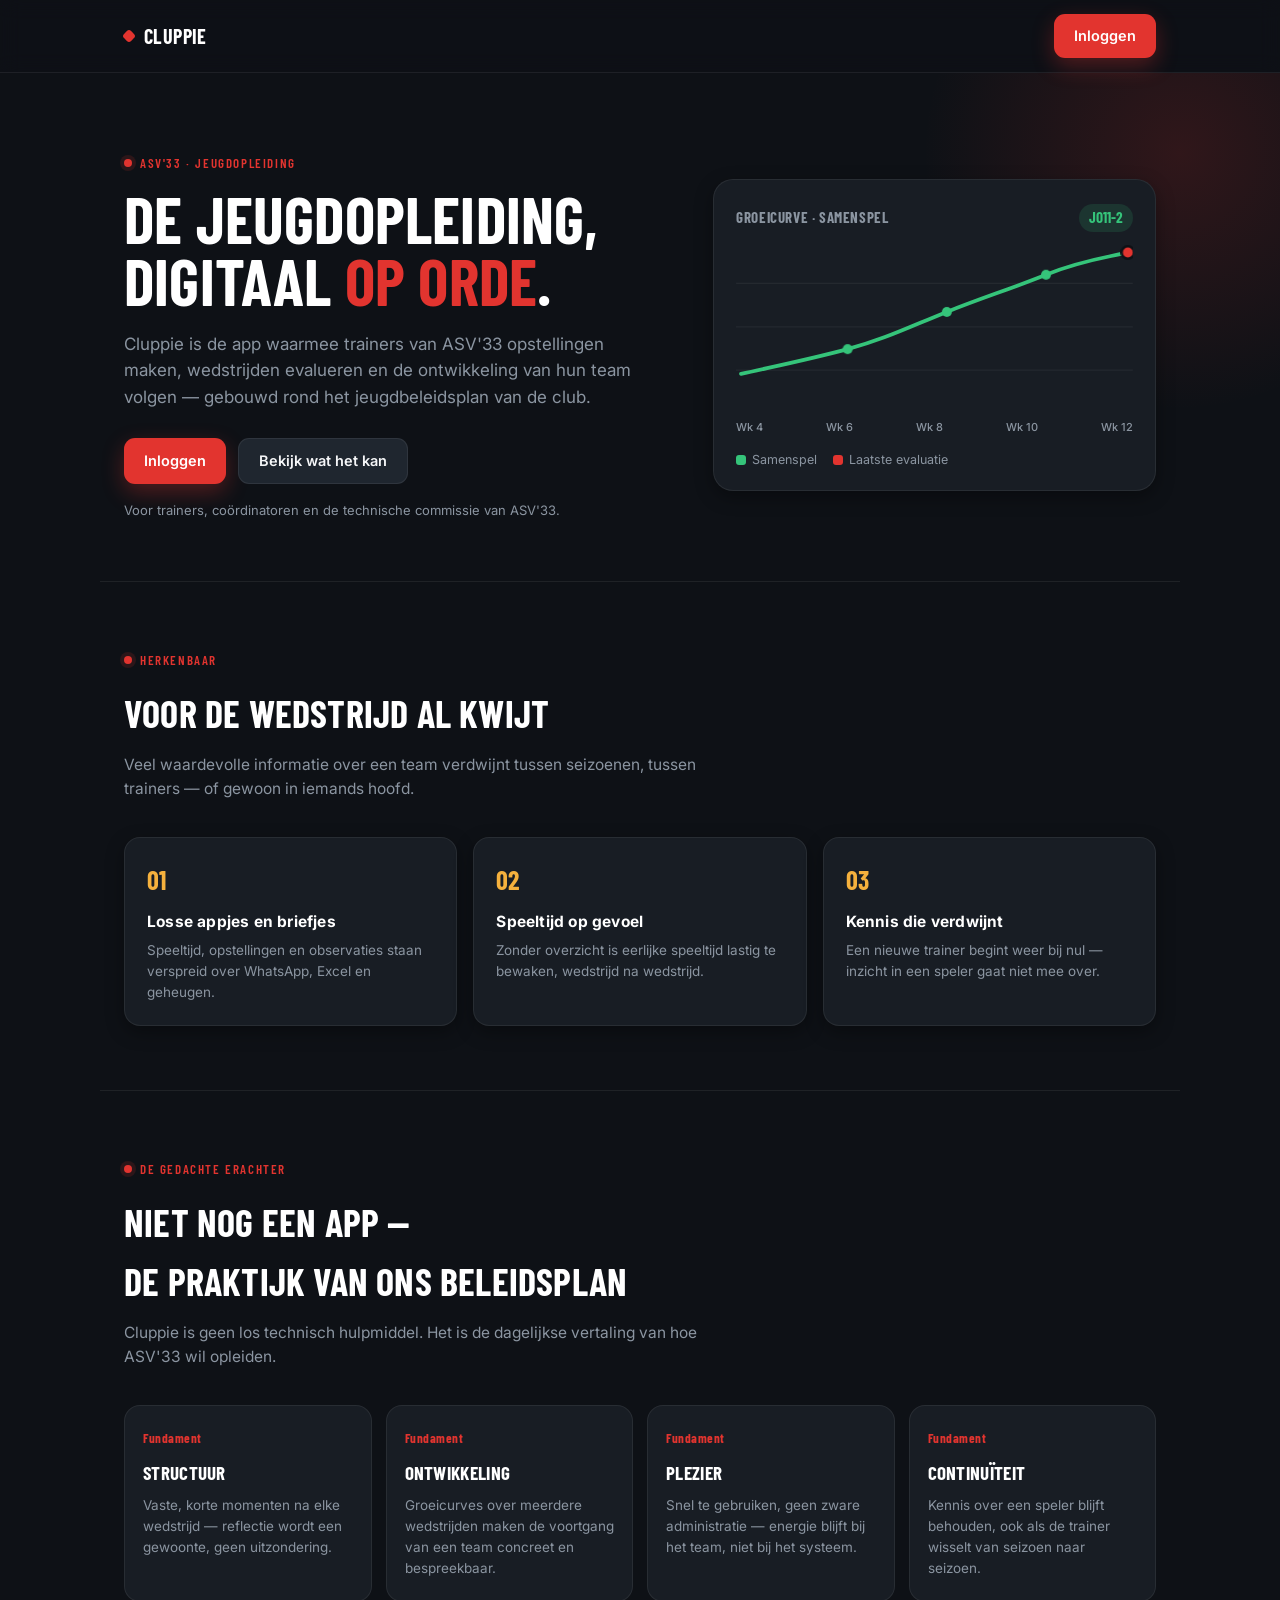
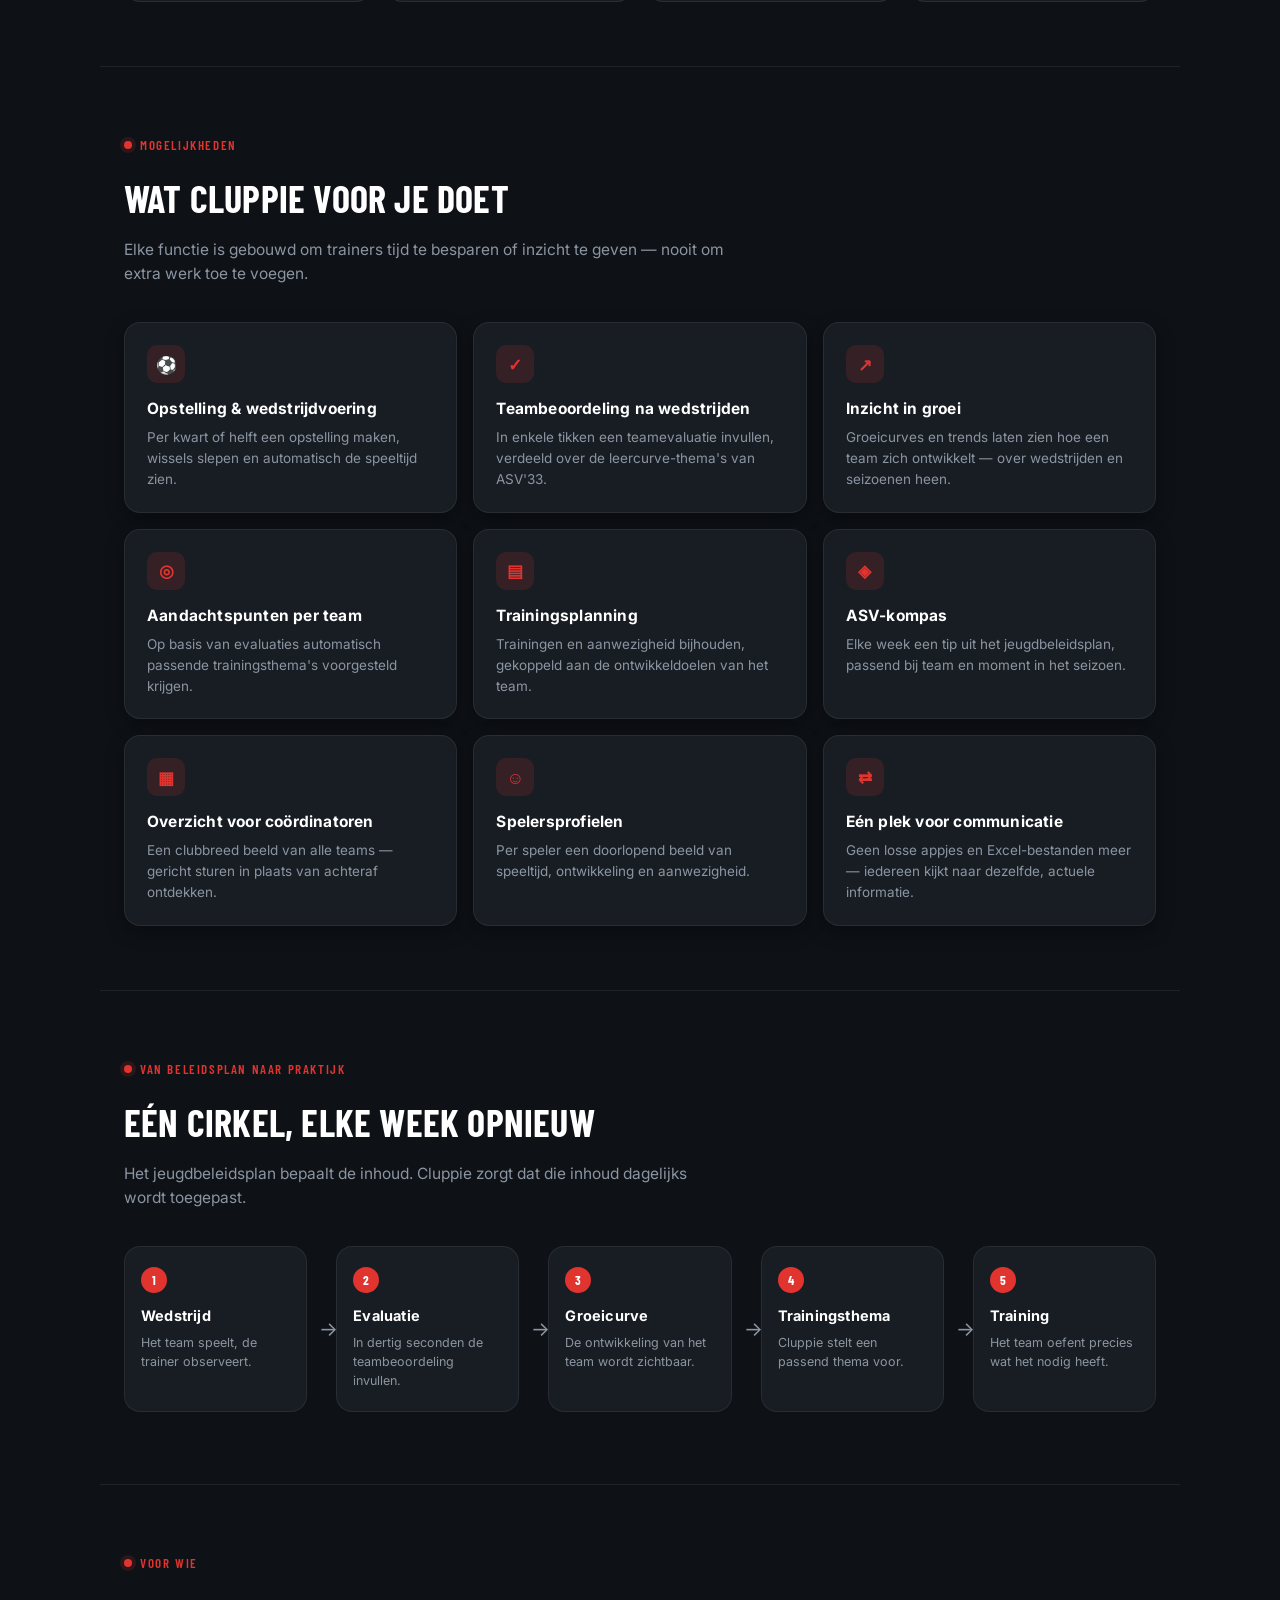
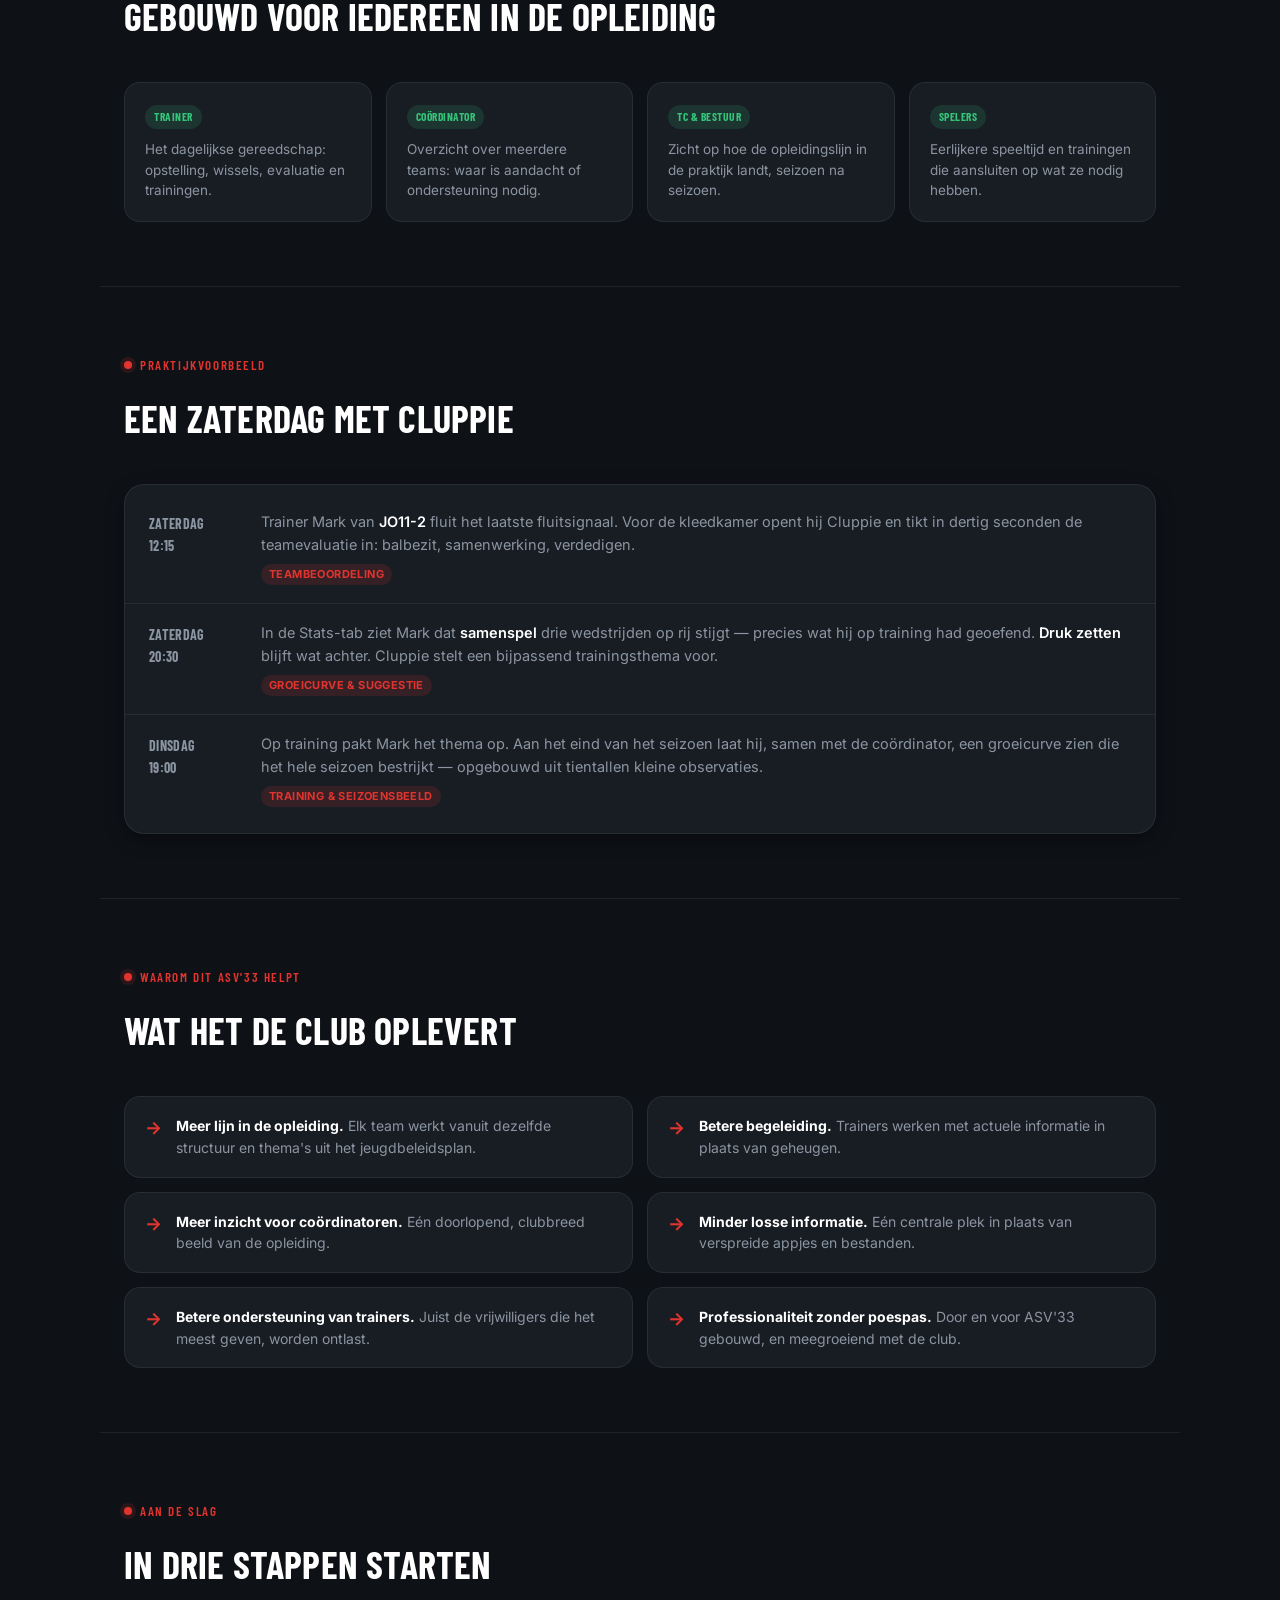
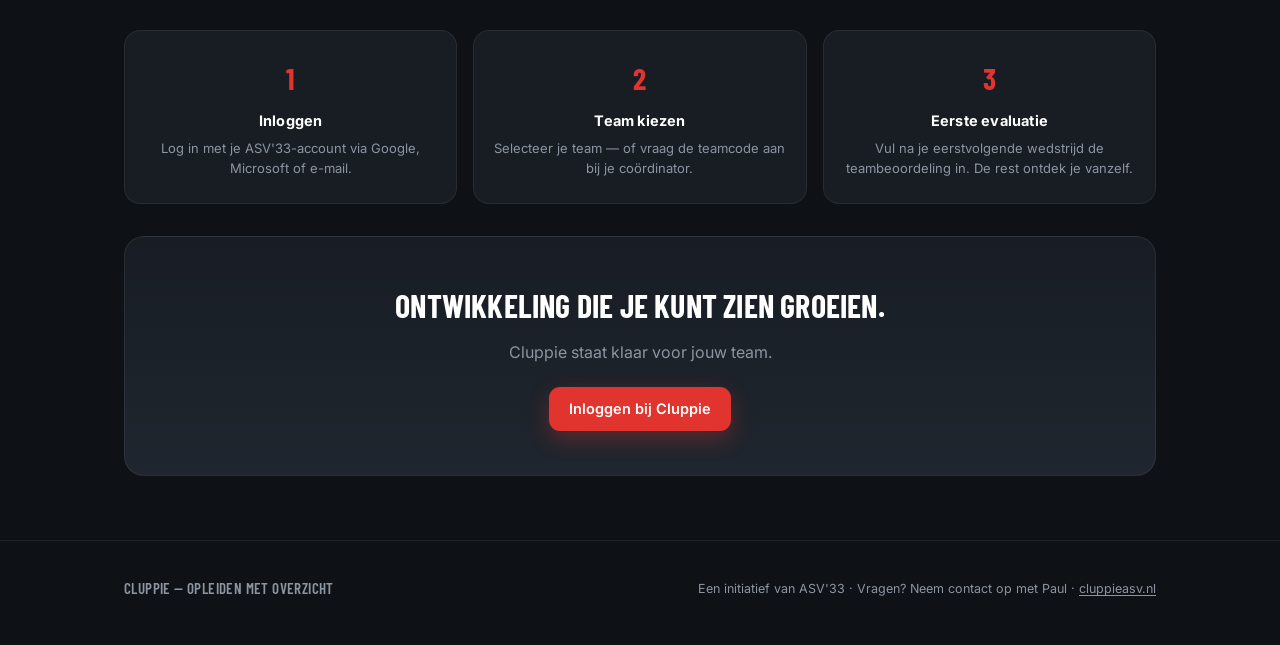
==== commit 148ca4fb: "Replace 'Start met Cluppie' with 'Inloggen'" ====
--- a/over.html
+++ b/over.html
@@ -257,7 +257,7 @@
 <div class="topbar">
   <div class="wrap">
     <div class="brand"><span class="dot"></span> Cluppie</div>
-    <a href="#starten" class="btn btn-primary">Start met Cluppie</a>
+    <a href="index.html" class="btn btn-primary cta-login">Inloggen</a>
   </div>
 </div>
 
@@ -268,7 +268,7 @@
       <h1>De jeugdopleiding,<br>digitaal <span>op orde</span>.</h1>
       <p class="lead">Cluppie is de app waarmee trainers van ASV'33 opstellingen maken, wedstrijden evalueren en de ontwikkeling van hun team volgen — gebouwd rond het jeugdbeleidsplan van de club.</p>
       <div class="hero-cta">
-        <a href="#starten" class="btn btn-primary">Start met Cluppie</a>
+        <a href="index.html" class="btn btn-primary cta-login">Inloggen</a>
         <a href="#functies" class="btn btn-ghost">Bekijk wat het kan</a>
       </div>
       <p class="hero-note">Voor trainers, coördinatoren en de technische commissie van ASV'33.</p>
@@ -556,7 +556,7 @@
     <div class="cta-blok reveal">
       <h2>Ontwikkeling die je kunt zien groeien.</h2>
       <p>Cluppie staat klaar voor jouw team.</p>
-      <a href="https://cluppieasv33.nl" class="btn btn-primary">Open Cluppie</a>
+      <a href="index.html" class="btn btn-primary cta-login">Inloggen bij Cluppie</a>
     </div>
   </div>
 </section>
@@ -564,7 +564,7 @@
 <footer>
   <div class="wrap footer-grid">
     <div class="footer-slogan">Cluppie — Opleiden met overzicht</div>
-    <div class="footer-meta">Een initiatief van ASV'33 · Vragen? Neem contact op met Paul · <a href="https://cluppieasv33.nl">cluppieasv33.nl</a></div>
+    <div class="footer-meta">Een initiatief van ASV'33 · Vragen? Neem contact op met Paul · <a href="index.html" class="cta-login">cluppieasv.nl</a></div>
   </div>
 </footer>
 
@@ -573,6 +573,12 @@
     entries.forEach(e=>{ if(e.isIntersecting){ e.target.classList.add('in'); io.unobserve(e.target); } });
   }, {threshold:.12});
   document.querySelectorAll('.reveal').forEach(el=>io.observe(el));
+
+  /* voordat we naar index.html gaan: onthouden dat de intro is gezien,
+     anders stuurt de gate daar ons meteen weer hierheen terug. */
+  document.querySelectorAll('.cta-login').forEach(a=>{
+    a.addEventListener('click', ()=>{ try{ localStorage.setItem('cluppieIntroGezien','1'); }catch(e){} });
+  });
 </script>
 
 </body>
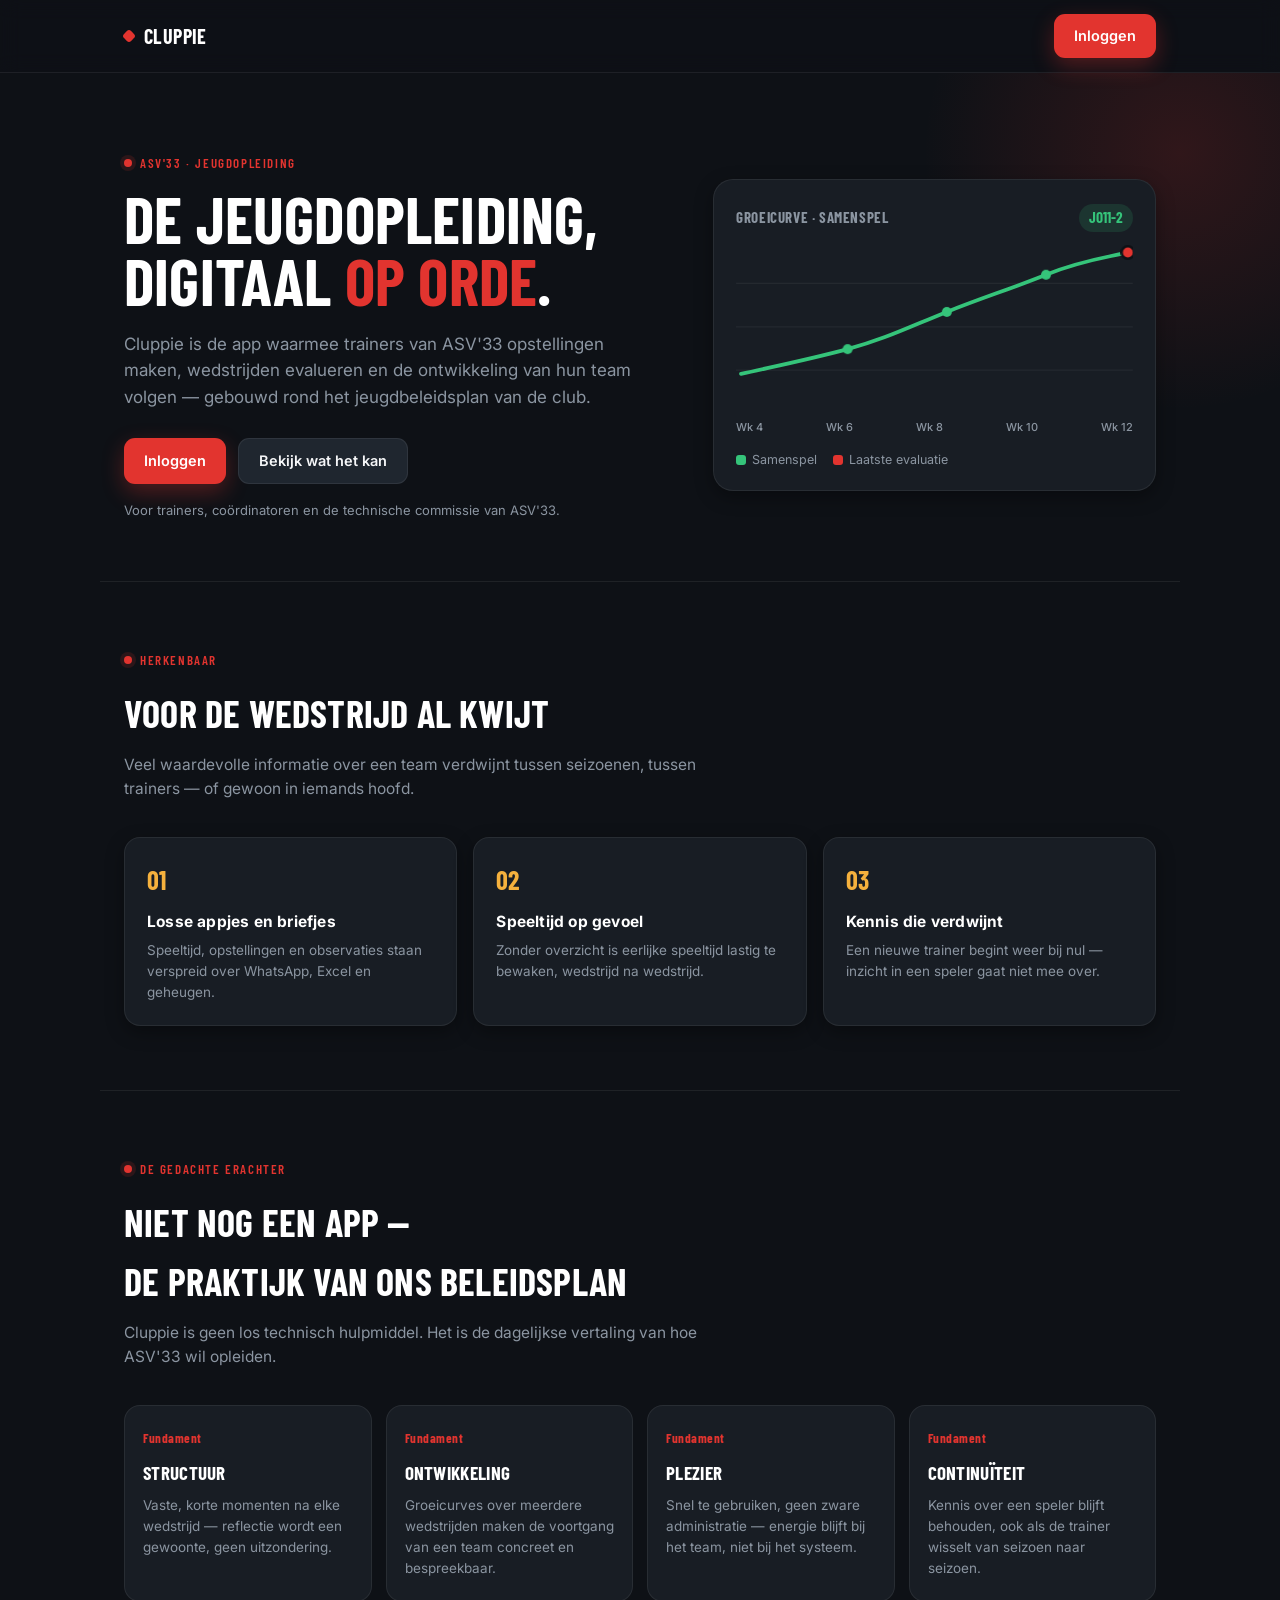
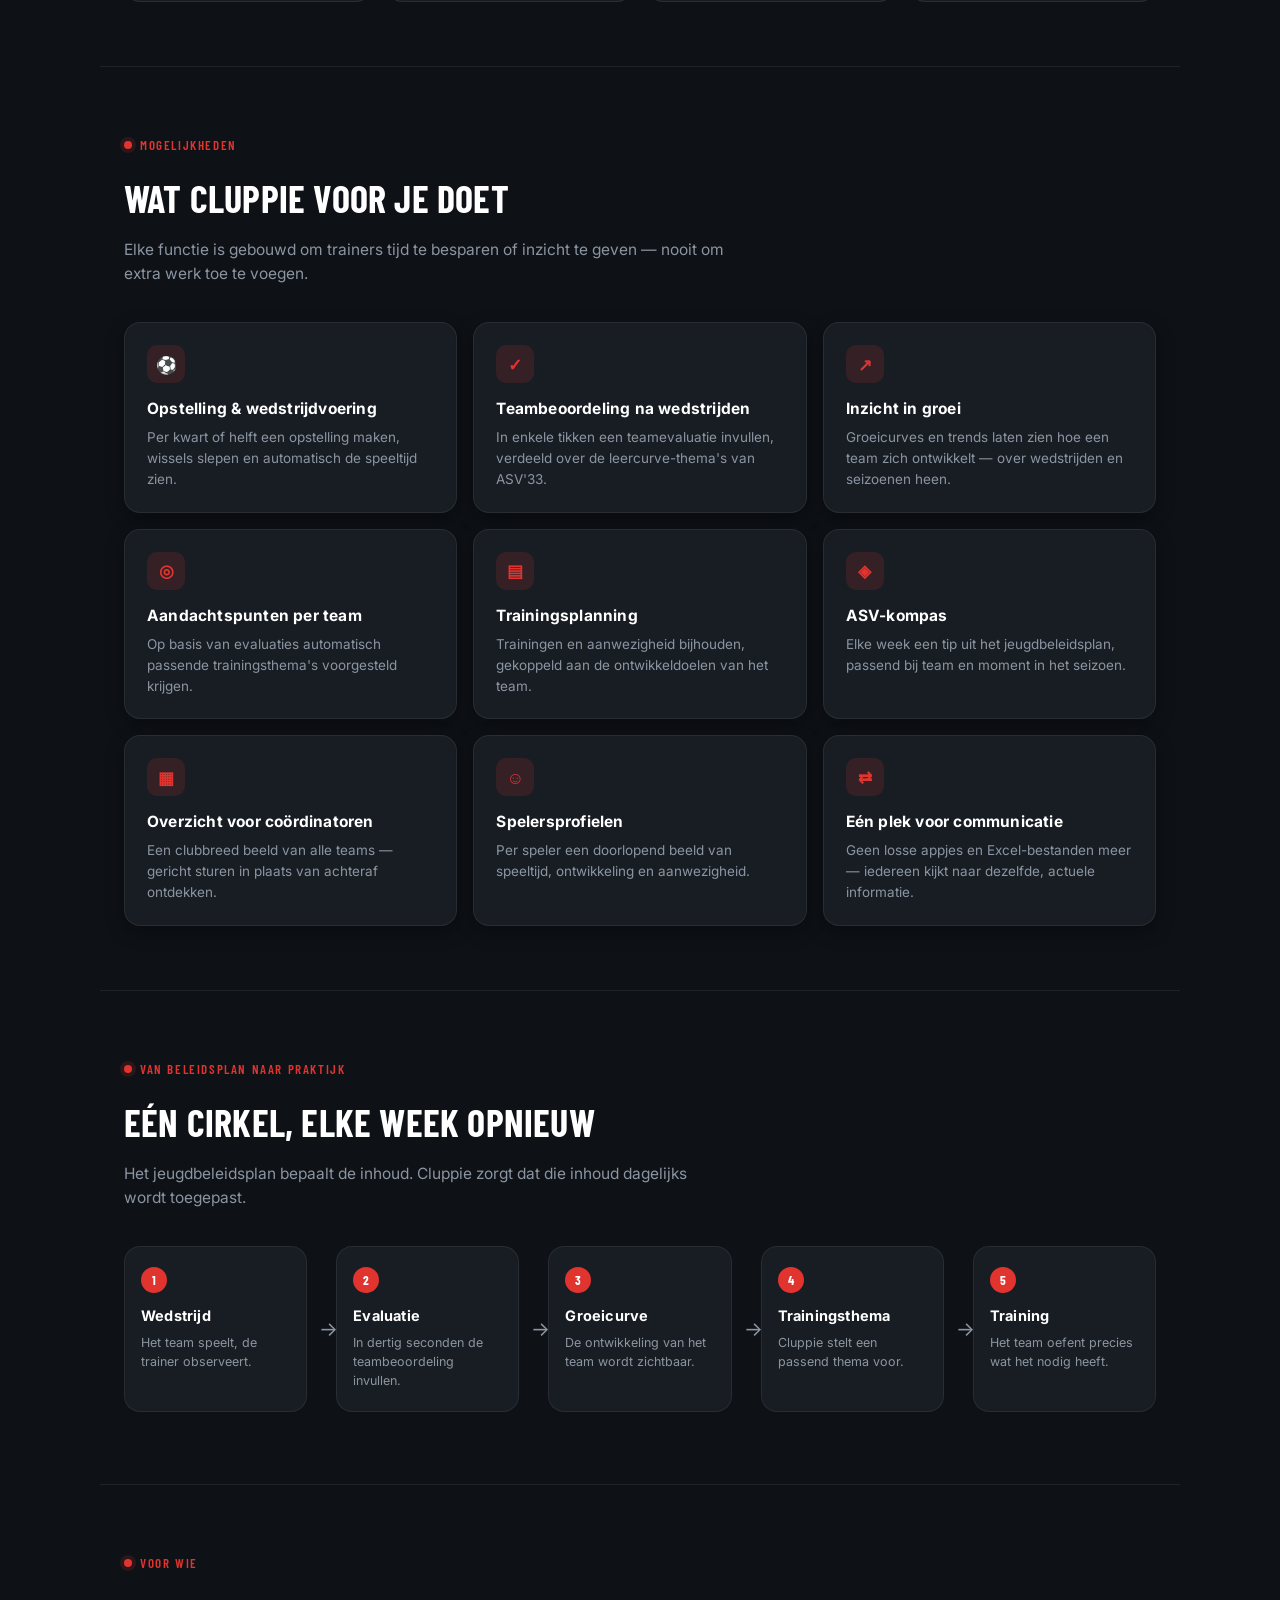
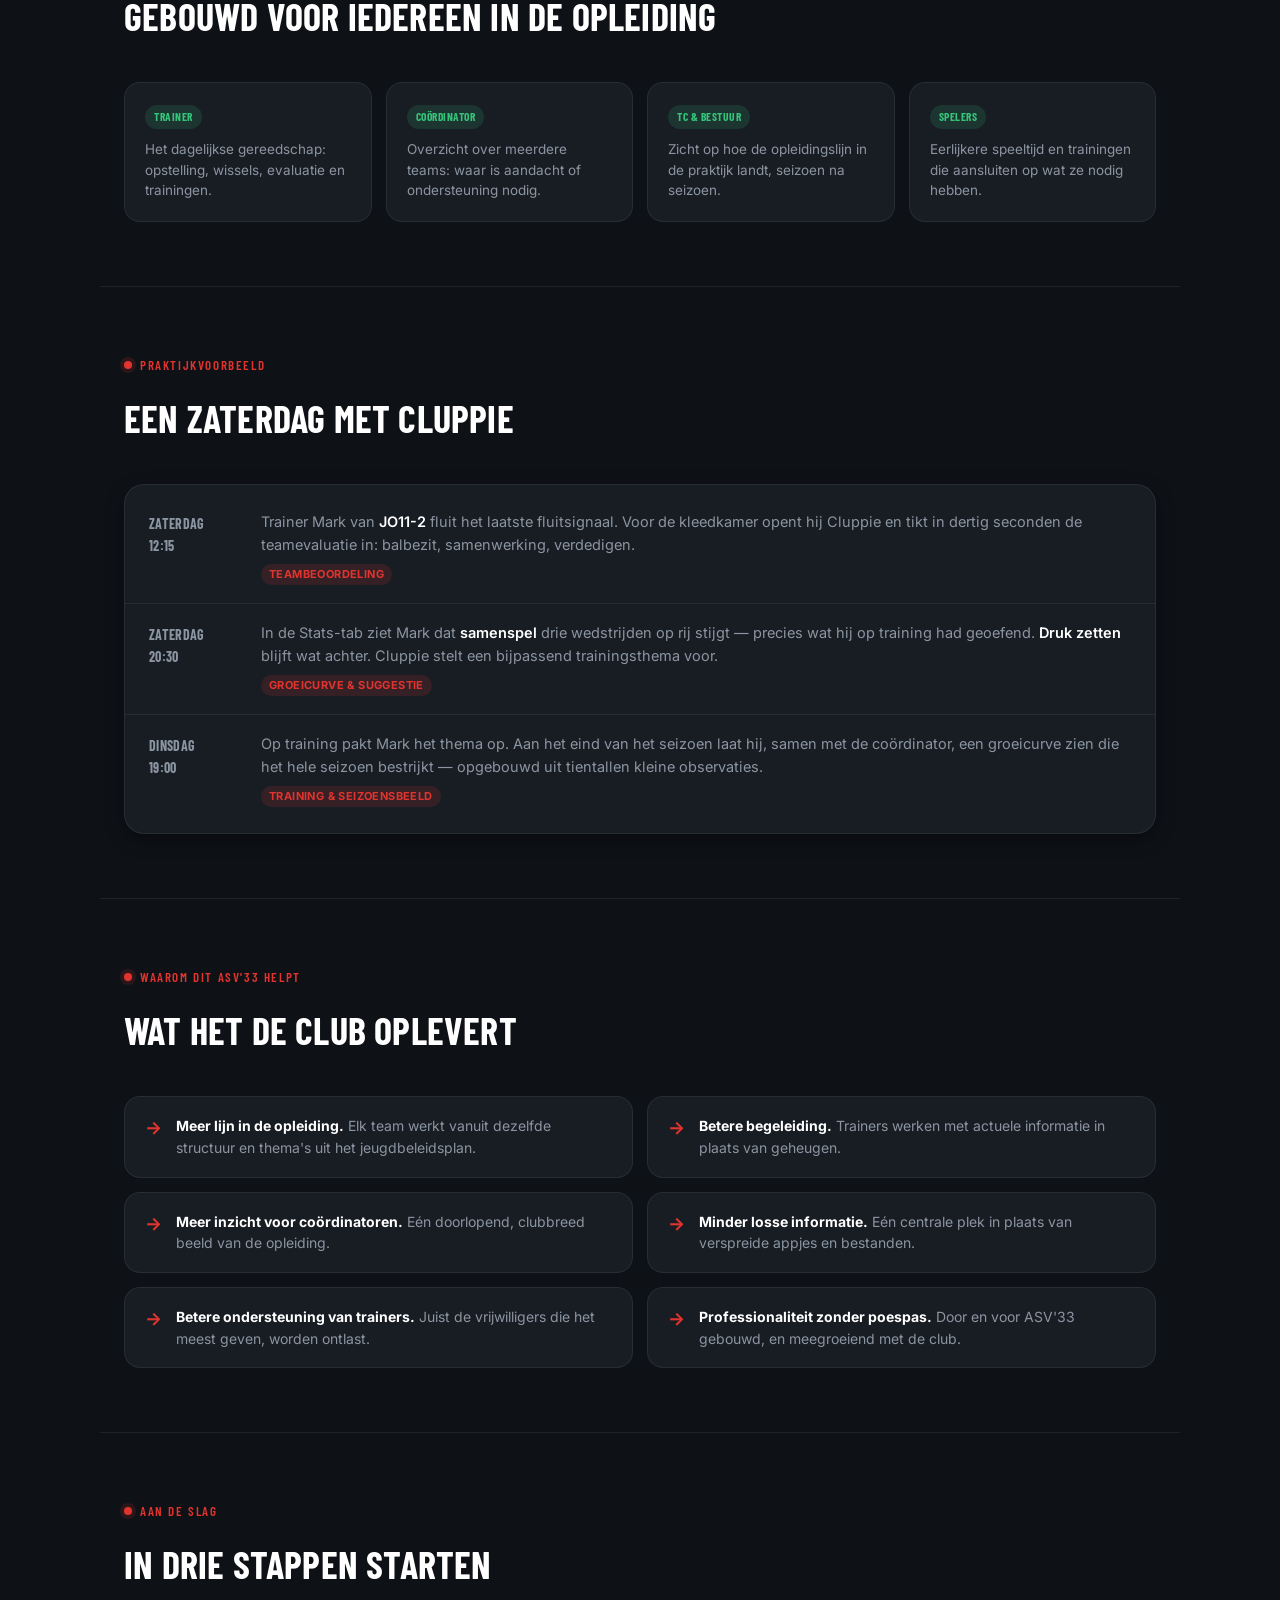
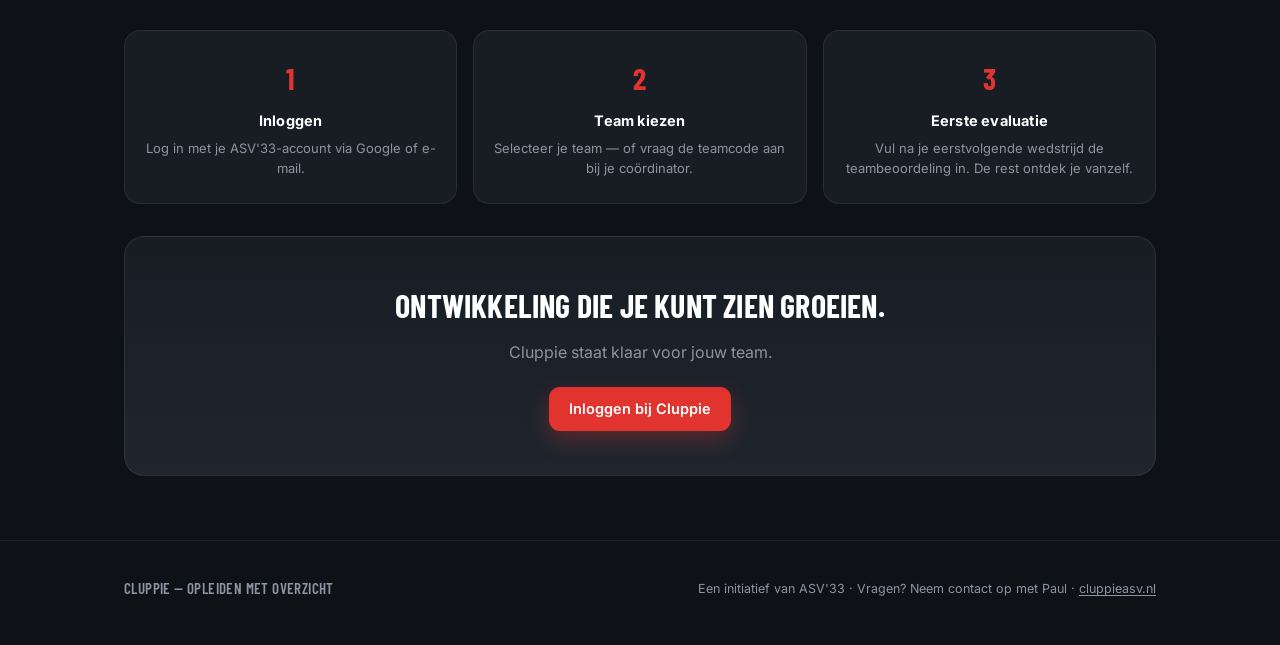
==== commit 90a90dbb: "Add files via upload" ====
--- a/over.html
+++ b/over.html
@@ -540,7 +540,7 @@
       <div class="stap reveal">
         <div class="s-cijfer">1</div>
         <h3>Inloggen</h3>
-        <p>Log in met je ASV'33-account via Google, Microsoft of e-mail.</p>
+        <p>Log in met je ASV'33-account via Google of e-mail.</p>
       </div>
       <div class="stap reveal">
         <div class="s-cijfer">2</div>
